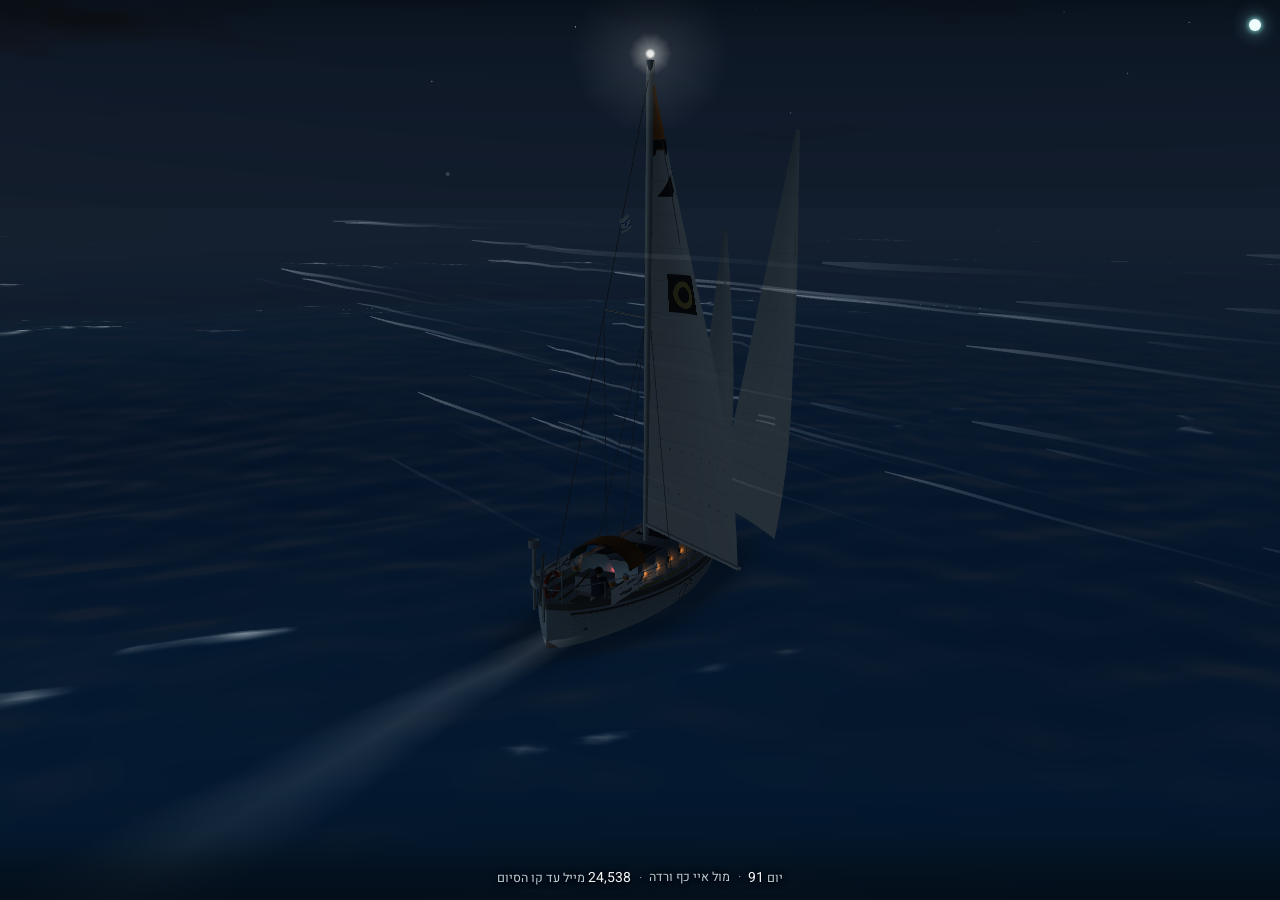
==== index.html @ a7b59b56 "תיקון תצוגה: בשורה הדקה בתחתית וב"שאלות" המספרים הופיעו עם רווח מדומה — "24, 538" ו-"16: 00" — כי בג" ====
<!doctype html>
<html lang="he" dir="rtl">
<head>
<meta charset="utf-8">
<base href="/">
<meta name="viewport" content="width=device-width, initial-scale=1, viewport-fit=cover">
<title>יומן אקסודוס — דניאל פינסקי בגולדן גלוב</title>
<meta name="description" content="איפה אקסודוס עכשיו: הסירה, הרוח, הגלים והזרם לפי נקודת הציון האחרונה, והמסע כולו על הגלובוס. דניאל פינסקי, הישראלי הראשון בגולדן גלוב.">
<meta name="theme-color" content="#06121b">
<meta name="color-scheme" content="dark">
<meta property="og:title" content="יומן אקסודוס — דניאל פינסקי בגולדן גלוב">
<meta property="og:description" content="איפה אקסודוס עכשיו, מה עושה לה הים, והמסע כולו על הגלובוס">
<meta property="og:type" content="website">
<meta property="og:url" content="https://exodus-log.com/">
<!-- תמונת השיתוף. עד כה twitter:card הכריז על summary_large_image בלי שום תמונה, וקישור שנשלח
     בוואטסאפ, בטלגרם או בפייסבוק הופיע כשורת טקסט בלבד — באתר שכל הזהות שלו היא התמונה.
     הכתובת חייבת להיות מלאה: הסורקים לא פותרים כתובות יחסיות. -->
<meta property="og:image" content="https://exodus-log.com/assets/og.jpg">
<meta property="og:image:width" content="1200">
<meta property="og:image:height" content="630">
<meta property="og:image:alt" content="אקסודוס בשקיעה מול חוף סהרה המערבית, 21.9.2026 — מתוך ההדמיה">
<meta property="og:site_name" content="יומן אקסודוס">
<meta property="og:locale" content="he_IL">
<meta name="twitter:card" content="summary_large_image">
<meta name="twitter:image" content="https://exodus-log.com/assets/og.jpg">
<link rel="canonical" href="https://exodus-log.com/">
<!-- אפליקציה בלי חנות: הוספה למסך הבית פותחת את היומן על כל המסך -->
<link rel="manifest" href="manifest.webmanifest">
<meta name="mobile-web-app-capable" content="yes">
<meta name="apple-mobile-web-app-capable" content="yes">
<meta name="apple-mobile-web-app-status-bar-style" content="black-translucent">
<meta name="apple-mobile-web-app-title" content="אקסודוס">
<link rel="icon" type="image/png" sizes="32x32" href="assets/icons/icon-32.png">
<link rel="icon" type="image/png" sizes="192x192" href="assets/icons/icon-192.png">
<link rel="apple-touch-icon" href="assets/icons/apple-touch-icon.png">
<link rel="preload" href="assets/fonts/heebo-hebrew-wght-normal.woff2" as="font" type="font/woff2" crossorigin>
<link rel="preload" href="assets/fonts/b612-mono-latin-400-normal.woff2" as="font" type="font/woff2" crossorigin>

<!-- כל העיצוב של החלון יושב כאן, כדי שהפריים הראשון לא יחכה לשום קובץ. העיצוב של "המסע" נטען רק כשפותחים אותו -->
<style>
@font-face{font-family:'Heebo';font-weight:100 900;font-display:swap;src:url(assets/fonts/heebo-hebrew-wght-normal.woff2) format('woff2');unicode-range:U+0307-0308,U+0590-05FF,U+200C-2010,U+20AA,U+25CC,U+FB1D-FB4F}
@font-face{font-family:'Heebo';font-weight:100 900;font-display:swap;src:url(assets/fonts/heebo-latin-wght-normal.woff2) format('woff2');unicode-range:U+0000-00FF,U+0131,U+0152-0153,U+02BB-02BC,U+02C6,U+02DA,U+02DC,U+0304,U+0308,U+0329,U+2000-206F,U+20AC,U+2122,U+2191,U+2193,U+2212,U+2215,U+FEFF,U+FFFD}
@font-face{font-family:'B612 Mono';font-weight:400;font-display:swap;src:url(assets/fonts/b612-mono-latin-400-normal.woff2) format('woff2')}
@font-face{font-family:'B612 Mono';font-weight:700;font-display:swap;src:url(assets/fonts/b612-mono-latin-700-normal.woff2) format('woff2')}
:root{
  --ground:#06121b; --ink:#f2f6f8; --ink2:#bccad3; --ink3:#879caa; --hair:rgba(205,225,238,.26);
  --wind:#e7f1f8; --wave:#cfe6ff; --cur:#43d6cf; --north:#f0443e; --panel:rgba(7,17,26,.90);
  --ui:'Heebo','Segoe UI',system-ui,-apple-system,Arial,sans-serif;
  --inst:'B612 Mono','IBM Plex Mono',ui-monospace,SFMono-Regular,Menlo,Consolas,monospace;
  --sh:0 0 2px rgba(3,10,16,.9),0 0 7px rgba(3,10,16,.95),0 1px 2px rgba(3,10,16,.85);
  /* הילה: טבעת כהה צמודה לאות. לטקסט שיושב על גבי קו בהיר — הספרות על טבעת המכשירים,
     שמות על אריחי לוויין — צל רך לבדו לא מספיק: נמדד 1.5:1 גם בלילה. */
  --halo:-1px -1px 0 rgba(3,10,16,.92),1px -1px 0 rgba(3,10,16,.92),-1px 1px 0 rgba(3,10,16,.92),1px 1px 0 rgba(3,10,16,.92),0 -1px 0 rgba(3,10,16,.92),0 1px 0 rgba(3,10,16,.92),-1px 0 0 rgba(3,10,16,.92),1px 0 0 rgba(3,10,16,.92),0 0 7px rgba(3,10,16,.9);
  --ms:clamp(104px,11vw,150px);   /* קוטר מפת המיקומים */
  --ls:clamp(116px,11vw,150px);   /* קוטר כפתור השכבות: לא פחות מ-116, אחרת אין אזור מגע סביר לכל שליש */
  --tsh:26px;                     /* גובה רצועת הזמן שבתחתית */
  --tpast:#8fe3de; --tfut:#f1cf8a; /* עבר ותחזית ברצועה ובשורות. לא אדום-ירוק: גם מי שלא מבחין ביניהם רואה את ההבדל */
  --accent:#43d6cf;               /* front.css מצייר בו את טבעת הפוקוס (:focus-visible). בלעדיו, מחוץ למסע, הטבעת נעלמה */
  --top:70px;                     /* התחתית של שורת הנתונים והשעונים; hud.js מודד ומעדכן */
  /* מערכת השוליים. עד כאן היו בקוד שבעה ערכים שונים לאותו תפקיד — 4, 6, 8, 10, 12, 14 ו-16 —
     ולכן השעונים, שורת הנתונים, המפה הקטנה וטור הבקרות ישבו כל אחד במרחק אחר מקצה המסך,
     ובטלפון טור הבקרות ישב 4 פיקסל מהקצה בזמן שהשעונים ישבו 16. עכשיו שני ערכים, והכול נגזר מהם. */
  --edge:14px;                    /* מרחק מקצה המסך */
  --gut:10px;                     /* מרווח בין בלוק לבלוק */
  --bot:44px;                     /* הראש של שורת מספרי המרוץ; hud.js מודד ומעדכן */
  /* עומק ההצללה מאחורי שורות הנתונים. hud.js מזיז אותם לפי גובה השמש בנקודה של דניאל:
     בלילה הים כהה והטקסט קריא בלי כלום; ביום הים והקצף בהירים, ובמדידה יצא שכל שורות
     הנתונים — גם הערכים הלבנים, לא רק התוויות האפורות — יורדות מתחת לסף הניגודיות. */
  --vg1:.55; --vg2:.16; --vg3:.03; --vgb:.55;
  /* צבע התוויות נע עם השעה. #879caa בהירותו 0.33 — בדיוק הבהירות של ים ביום, ולכן ביום
     הוא נעלם בתוכו, והחשכת הרקע לבדה רק מקרבת את השניים. ביום הוא עולה, וההיררכיה
     נשמרת דרך גודל ומשקל ולא דרך בהירות בלבד. בלילה שום דבר לא משתנה. */
  --ink2d:#bccad3; --ink3d:#879caa;
  --e-t:calc(var(--edge) + env(safe-area-inset-top,0px));
  --e-r:calc(var(--edge) + env(safe-area-inset-right,0px));
  --e-b:calc(var(--tsh) + 8px + env(safe-area-inset-bottom,0px));   /* מעל רצועת הזמן */
  --e-l:calc(var(--edge) + env(safe-area-inset-left,0px));
  --row2:calc(var(--bot) + var(--gut) + env(safe-area-inset-bottom,0px));   /* השורה שמעל מספרי המרוץ */
}
@media (min-width:701px){ :root{ --edge:18px; --gut:12px } }
@media (min-width:1441px){ :root{ --edge:22px; --gut:14px } }
*{box-sizing:border-box}
html,body{height:100%}
html{background:var(--ground);-webkit-text-size-adjust:100%}
body{margin:0;background:var(--ground);color:var(--ink);font-family:var(--ui);overflow:hidden;overscroll-behavior:none}
[hidden]{display:none!important}
#stage{position:fixed;left:0;top:0;width:100%;height:100vh;height:100dvh;background:linear-gradient(#0b2233,#06121b 58%,#0a2a3a);overflow:hidden;
  -webkit-user-select:none;user-select:none;-webkit-tap-highlight-color:transparent;-webkit-touch-callout:none}
#sea{position:absolute;inset:0;width:100%;height:100%;display:block;touch-action:none;cursor:grab;opacity:0;transition:opacity 1.1s ease}
#sea.on{opacity:1} #sea.drag{cursor:grabbing}
.vig{position:absolute;inset:0;pointer-events:none;background:
  linear-gradient(to bottom,rgba(4,12,19,var(--vg1)) 0,
                            rgba(4,12,19,var(--vg2)) calc(var(--top) * .82),
                            rgba(4,12,19,var(--vg3)) calc(var(--top) + 24px),
                            rgba(4,12,19,0) calc(var(--top) + 70px)),
  linear-gradient(to top,rgba(4,12,19,var(--vgb)) 0,
                         rgba(4,12,19,calc(var(--vgb) * .72)) calc(var(--bot) * .8),
                         rgba(4,12,19,calc(var(--vgb) * .26)) calc(var(--bot) + 16px),
                         rgba(4,12,19,0) calc(var(--bot) + 76px))}
.fallback,.nojs{position:absolute;inset:auto 16px 50% 16px;margin:0 auto;max-width:520px;text-align:center;color:var(--ink2);font-size:.95rem;line-height:1.5;text-shadow:var(--sh)}
.fallback a{color:var(--ink)}
/* בלי נתונים: מסתירים את הממשק כולו במקום להציג שדה של מקפים */
.nodata .hud,.nodata .mini,.nodata .lay,.nodata #sndBtn,.nodata .tstrip,.nodata #labels{display:none!important}
.nojs a{color:var(--ink)}

.n{font-family:var(--inst);font-variant-numeric:tabular-nums;direction:ltr;unicode-bidi:isolate;display:inline-block;letter-spacing:-.01em}
/* 24.9: בתוך משפט (השורה הדקה, "שאלות") המספר בגופן הטקסט — בגופן המכשירים הפסיק והנקודתיים תופסים תא שלם ונראים כרווח: "24, 538", "16: 00" */
.vit .n,#faq .n{font-family:var(--ui);letter-spacing:0}
.hud{position:absolute;pointer-events:none;text-shadow:var(--shd,var(--sh));color:var(--ink);font-size:12.5px;line-height:1.35}
.hud i{font-style:normal;color:var(--ink3d);margin-inline-end:.45em}
.hud em{font-style:normal;color:var(--ink3d);margin-inline-start:.55em;font-size:.92em}
.hud b{font-weight:400}

/* שורת הנתונים — פס אחד צמוד לקצה העליון, בכל הרוחב, בכל הגדלים. במקום חמש שורות נפרדות ושעונים
   בטור משלהם: זרם אחד של פריטים עם רווח קבוע ביניהם, שעוטף לפי הרוחב. מתקפל לנקודה (#hudDot). */
.topr{top:0;left:0;right:0;max-width:none;box-sizing:border-box;
  padding:var(--e-t) calc(var(--e-r) + 32px) 16px var(--e-l);
  display:flex;flex-direction:row;flex-wrap:wrap;gap:3px 1.15em;align-items:baseline;
  background:linear-gradient(to bottom,rgba(4,12,19,.66),rgba(4,12,19,.44) 62%,rgba(4,12,19,0));
  pointer-events:auto;cursor:pointer;transition:opacity .28s ease,transform .28s ease,visibility 0s}
.topr .row{display:contents}
.topr .row>span{white-space:nowrap}
.topr .r1{font-size:13px}
.topr .brand{font-weight:500;letter-spacing:.01em}
.topr .dim{color:var(--ink2)}
.topr .stale{color:#ffb3a8}
#vAgeW.stale i,#vAgeW.stale b,#vUpdW.stale i,#vUpdW.stale b{color:#ffb3a8}
/* 23.9 (l19): במסך הראשון ארבעה מספרים; כשהמכשירים פתוחים — השורה המלאה של קודם */
body:not(.more) .vit .v-full,body.more .vit .v-lean,body:not(.more) #vAgeW{display:none}
/* בלי מפריד לפני הפריט הגלוי הראשון: ה-::before נשען על "span+span", והפריט שלפניו מוסתר */
body.more .vit>#vDayW+span::before{display:none}
/* "עוד" ו"תפריט" בסוף שורת המספרים. בלי מפריד — הם לא עוד מספר */
.vit>.vctl{display:inline-flex;align-items:center;gap:0;margin-inline-start:1.1em;pointer-events:auto;vertical-align:middle}
.vit>.vctl::before{display:none!important}
/* אזור המגע 44×44 (הכלל לאצבע); מה שנראה הוא רק הגלולה או העיגול שבפנים, והשורה לא מתעבה (שוליים שליליים) */
#moreBtn,#menuBtn2{position:relative;height:44px;min-width:44px;margin:-8px 0;border:0;background:none;color:var(--ink);cursor:pointer;
  -webkit-tap-highlight-color:transparent;display:inline-grid;place-items:center}
#moreBtn{padding:0 13px;font:500 12.5px/1 var(--ui);text-shadow:none}
#menuBtn2{width:44px;padding:0}
#moreBtn::before,#menuBtn2::before{content:"";position:absolute;z-index:-1;border:1px solid rgba(225,236,243,.5);background:rgba(4,12,19,.38)}
#moreBtn::before{inset:8px 0;border-radius:14px}
#menuBtn2::before{inset:8px;border-radius:50%}
#moreBtn,#menuBtn2{isolation:isolate}
#menuBtn2 svg{width:14px;height:14px;fill:none;stroke:currentColor;stroke-width:1.6;stroke-linecap:round}
#moreBtn:hover::before,#menuBtn2:hover::before,#menuBtn2[aria-expanded=true]::before{background:rgba(255,255,255,.14)}
#moreBtn:focus-visible,#menuBtn2:focus-visible{outline:none}
#moreBtn:focus-visible::before,#menuBtn2:focus-visible::before{outline:2px solid #fff;outline-offset:2px}
body.more #menuBtn2{display:none}
/* המסך הראשון (בלי "עוד"): ההדמיה, הכותרת וארבעה מספרים. כל השאר מחכה מאחורי הכפתור */
body:not(.more) #hudBand,body:not(.more) #hudDot,body:not(.more) .mini,body:not(.more) .vw,body:not(.more) .tstrip,
body:not(.more) .lay,body:not(.more) #sndBtn{display:none!important}
/* בלי רצועת הזמן השורה יורדת לתחתית */
body:not(.more){--e-b:calc(12px + env(safe-area-inset-bottom,0px))}
/* בלי רצועת הזמן אין פס כהה מתחת לשורה, והתוויות האפורות נחו על קצף (נמדד 3.1–3.4:1). הצללה נוספת, רק במסך הראשון */
body:not(.more) .vig::after{content:"";position:absolute;left:0;right:0;bottom:0;height:calc(var(--bot) + 34px);
  background:linear-gradient(to top,rgba(4,12,19,.42) 0,rgba(4,12,19,.30) calc(var(--bot) - 6px),rgba(4,12,19,0) 100%)}
body:not(.more) #menu{bottom:calc(var(--bot) + 10px + env(safe-area-inset-bottom,0px))}
@media (min-width:701px) and (min-height:521px){ body:not(.more) #menu{right:50%;transform:translateX(50%)} }
#hFcast{color:var(--ink3d)}
.topr .brk{display:none}
.topr .clocks em{color:var(--ink3d);display:inline!important}
/* שלושת השעונים עוטפים יחד: בטלפון "ישראל" נשאר לבד בשורה חמישית */
.topr .row.clocks{display:flex;gap:inherit;flex-wrap:nowrap}
.topr .clocks .lead b{color:var(--ink)}
body.hfold .topr{opacity:0;transform:translateY(-10px);visibility:hidden;pointer-events:none;transition:opacity .28s ease,transform .28s ease,visibility 0s .28s}
/* הנקודה: בפינה שבה הפס מתחיל. בצבע ההווה, ובגרירת זמן בצבע העבר או התחזית — גם כשהפס סגור */
#hudDot{position:absolute;z-index:6;top:calc(var(--e-t) - 15px);right:calc(var(--e-r) - 15px);width:44px;height:44px;
  border:0;padding:0;margin:0;background:none;cursor:pointer;-webkit-tap-highlight-color:transparent}
#hudDot::before{content:"";position:absolute;left:50%;top:50%;width:9px;height:9px;margin:-4.5px 0 0 -4.5px;border-radius:50%;
  background:#e9fbf9;box-shadow:0 0 5px 1px rgba(143,227,222,.9),0 0 14px 4px rgba(143,227,222,.38);transition:background .35s,opacity .3s}
/* הכותרת (23.9, l19): בראש המסך, מימין, באותם שוליים של הפס. כשהפס נפתח מהנקודה הוא מכסה אותה */
.lead{position:absolute;z-index:5;top:0;left:0;right:0;margin:0;pointer-events:none;
  padding:var(--e-t) calc(var(--e-r) + 32px) 18px var(--e-l);text-shadow:var(--shd,var(--sh));
  background:linear-gradient(to bottom,rgba(4,12,19,.58),rgba(4,12,19,.34) 64%,rgba(4,12,19,0));
  transition:opacity .28s ease,visibility 0s}
.lead-t{margin:0;font:500 19px/1.3 var(--ui);color:var(--ink);letter-spacing:.005em;max-width:46em;text-wrap:balance}
.lead-t span{font-weight:400;color:var(--ink2d)}
.lead-s{margin:5px 0 0;font:400 14px/1.45 var(--ui);color:var(--ink2d);max-width:46em;pointer-events:auto;cursor:pointer}
.lead-t b{font-weight:inherit}
.lead-s:focus-visible{outline:2px solid #fff;outline-offset:3px;border-radius:2px}
body.more:not(.hfold) .lead,body.g-open .lead{opacity:0;visibility:hidden;transition:opacity .2s ease,visibility 0s .2s}
@media (max-width:700px){
  .lead-t{font-size:16px} .lead-s{font-size:13px;margin-top:4px}
  /* בטלפון לאורך המשפט עד שלוש שורות, לרוחב שורה אחת (אחרת הוא יושב על המפרשים); נגיעה פותחת את כולו */
  .lead-s:not(.open){display:-webkit-box;-webkit-line-clamp:3;-webkit-box-orient:vertical;overflow:hidden}
}
@media (max-height:520px){
  .lead{padding-bottom:12px} .lead-t{font-size:15px} .lead-s{font-size:12.5px;margin-top:3px}
  .lead-s:not(.open){display:-webkit-box;-webkit-line-clamp:1;-webkit-box-orient:vertical;overflow:hidden}
}
body.hfold #hudDot::before{animation:hdGlow 3.4s ease-in-out infinite}
@keyframes hdGlow{50%{box-shadow:0 0 7px 2px rgba(143,227,222,1),0 0 22px 8px rgba(143,227,222,.5)}}
body:not(.hfold) #hudDot::before{opacity:.75}
body.t-past #hudDot::before{background:var(--tpast)}
body.t-fut #hudDot::before{background:var(--tfut);box-shadow:0 0 5px 1px rgba(241,207,138,.9),0 0 14px 4px rgba(241,207,138,.38)}
#hudDot:focus-visible{outline:2px solid #8fe3de;outline-offset:-6px;border-radius:50%}
@media (prefers-reduced-motion:reduce){ body.hfold #hudDot::before{animation:none} .topr{transition:none} }

/* ===== 23.9 (l23) הממשק הנקי: ההדמיה, משפט פתיחה שנשאב לעיגול, ושורה דקה בתחתית ===== */
/* מוסתר כברירת מחדל, מעבר למה שהמסך הראשון של l19 כבר הסתיר: המשואה, שנתות הטבעת, היעד, קנה המידה */
#labels .dat.gate,.gl-scale{display:none!important}
/* המפתח: עיגול זוהר קטן בפינה שבה המשפט מתחיל. לפני השאיבה הוא שקוף (אבל נגיש) */
#key{position:absolute;z-index:7;top:calc(var(--e-t) - 15px);right:calc(var(--e-r) - 15px);width:44px;height:44px;border:0;padding:0;margin:0;
  background:none;cursor:pointer;-webkit-tap-highlight-color:transparent}
#key i{position:absolute;left:50%;top:50%;width:12px;height:12px;margin:-6px 0 0 -6px;border-radius:50%;background:#eefcfb;
  box-shadow:0 0 5px 1px rgba(143,227,222,.85),0 0 16px 5px rgba(143,227,222,.32);opacity:0;transform:scale(.2);transition:opacity .35s,transform .35s,box-shadow .35s}
body.keyed #key i{opacity:1;transform:none}
body.keyed.key-born #key i{animation:keyBorn 2.3s ease-out both}
@keyframes keyBorn{0%{transform:scale(.2);opacity:.3}14%{transform:scale(1.5);opacity:1}24%{transform:scale(1)}
  38%{opacity:.25}50%{opacity:1;box-shadow:0 0 8px 3px rgba(143,227,222,1),0 0 26px 10px rgba(143,227,222,.55)}
  64%{opacity:.25}76%{opacity:1;box-shadow:0 0 8px 3px rgba(143,227,222,1),0 0 26px 10px rgba(143,227,222,.55)}100%{opacity:1}}
#key:hover i,#key[aria-expanded=true] i{box-shadow:0 0 7px 2px rgba(143,227,222,1),0 0 22px 8px rgba(143,227,222,.5)}
#key:focus-visible{outline:none} #key:focus-visible i{outline:2px solid #fff;outline-offset:5px}
body.g-open #key{display:none}
/* משפט הפתיחה נשאב: מתכווץ אל נקודת העיגול (transform-origin נקבע ב-JS) ונמוג, בערך שנייה */
.lead.suck{transition:transform 1s cubic-bezier(.55,0,.85,.35),opacity .9s ease-in .1s,filter 1s ease-in;transform:scale(.015);opacity:0;filter:blur(2px);pointer-events:none;background:none}
.lead.gone{opacity:0}
/* השורה הדקה בתחתית: יום · איפה · כמה נשאר */
.vit{bottom:calc(12px + env(safe-area-inset-bottom,0px));font-size:12px;color:var(--ink2d);gap:2px 0}
.vit b{font-size:12.5px;color:var(--ink);font-weight:400}
.hud.vit>span+span::before{content:"·";display:inline;width:auto;height:auto;background:none;margin:0 .6em;color:var(--ink3d);vertical-align:0}
.vit>#vAgeW.stale{color:#ffb3a8}
@media (max-width:700px){ .hud.vit>span+span::before{display:inline!important} .vit{font-size:11.5px;gap:2px 0} .vit b{font-size:12px} }
@media (prefers-reduced-motion:reduce){ .lead.suck{transition:none} body.keyed.key-born #key i{animation:none} }

/* ===== l23 מנה 2: התפריט העליון והשכבות ===== */
#lyr{position:absolute;z-index:7;top:calc(var(--e-t) - 15px);right:calc(var(--e-r) + 26px);left:calc(var(--e-l) - 6px);height:44px;
  display:flex;align-items:center;gap:0;overflow-x:auto;overflow-y:hidden;scrollbar-width:none;-webkit-overflow-scrolling:touch;
  mask-image:linear-gradient(to left,#000 calc(100% - 14px),transparent);-webkit-mask-image:linear-gradient(to left,#000 calc(100% - 14px),transparent)}
#lyr::-webkit-scrollbar{display:none}
#lyr button{flex:none;position:relative;height:44px;min-width:44px;margin:0;padding:0 8px;border:0;background:none;color:var(--ink2d);cursor:pointer;white-space:nowrap;
  font:400 13px/1 var(--ui);text-shadow:var(--shd,var(--sh));-webkit-tap-highlight-color:transparent}
#lyr button::after{content:"";position:absolute;left:50%;bottom:8px;width:4px;height:4px;margin-left:-2px;border-radius:50%;background:#eefcfb;
  box-shadow:0 0 4px 1px rgba(143,227,222,.8);opacity:0;transform:scale(.3);transition:opacity .25s,transform .25s}
#lyr button[aria-pressed=true],#lyr button[aria-expanded=true]{color:var(--ink)}
#lyr button[aria-pressed=true]::after,#lyr button[aria-expanded=true]::after{opacity:1;transform:none}
#lyr button:hover{color:var(--ink)}
#lyr button:focus-visible{outline:2px solid #fff;outline-offset:-6px;border-radius:6px}
#lyr button#bFaq{margin-inline-start:auto}
body.g-open #lyr,body.g-open #lyCap,body.j-open #lyr{display:none}
/* מעט מלל ליד הסימנים: מתחת לתפריט, מימין. רק של השכבות הדולקות */
#lyCap{position:absolute;z-index:6;top:calc(var(--e-t) + 34px);right:var(--e-r);left:var(--e-l);pointer-events:none;text-shadow:var(--shd,var(--sh))}
#lyCap .cap{display:none;margin:0 0 6px;max-width:34em;font:400 12.5px/1.45 var(--ui);color:var(--ink2d)}
#lyCap .cap b{color:var(--ink);font-weight:400}
#lyCap .cap .n{font-size:1.02em}
body.ly-now #lyCap .cap-now,body.ly-race #lyCap .cap-race,body.ly-story #lyCap .cap-story{display:block}
body:not(.lyr-open) #lyCap{top:calc(var(--e-t) + 20px);right:calc(var(--e-r) + 30px)}
#lyCap .cap-story p{margin:0}
#capStoryT{font-size:13px;color:var(--ink)}
.cap-links{margin-top:6px!important;pointer-events:auto}
.cap-links button,.cap-links a{display:inline-block;margin:0 0 0 14px;padding:10px 0;border:0;background:none;color:var(--ink);font:500 12.5px var(--ui);
  text-decoration:underline;text-decoration-color:rgba(225,236,243,.45);text-underline-offset:3px;cursor:pointer}
body.t-past #capNow .tv{color:var(--tpast)} body.t-fut #capNow .tv{color:var(--tfut)}
/* הסימנים שעל ההדמיה: שייכים לשכבות. .deg ו-.dat — "איפה הוא עכשיו"; המשואה — "האזור"; הסירות באופק — "המירוץ" */
body:not(.ly-now) #labels .deg,body:not(.ly-now) #labels .dat.wind,body:not(.ly-now) #labels .dat.wave,body:not(.ly-now) #labels .dat.cur{display:none!important}
body:not(.ly-area) #labels .beacon{display:none!important}
body:not(.ly-race) #labels .fb{display:none!important}
.lb.fb{color:var(--ink2d);font-size:11.5px;text-align:center;padding-bottom:22px}
.lb.fb::after{content:"";position:absolute;left:50%;bottom:0;width:1px;height:16px;background:linear-gradient(rgba(255,255,255,.7),rgba(255,255,255,0))}
.lb.fb.edge{padding:0}
.lb.fb.edge::after{display:none}
.lb.fb.el::after{display:inline;position:static;content:"‹";width:auto;height:auto;background:none;margin-inline-start:.3em;font-size:1.3em;line-height:0}
.lb.fb.er::before{content:"›";margin-inline-end:.3em;font-size:1.3em;line-height:0}
.lb.fb .n{color:var(--ink)}
/* "היומן" (מנה 4): רצועת הזמן ירדה לגמרי (הקוד שלה נשאר — הוא מזיז את השעון). במקומה שורת זמנים במילים מעל השורה הדקה */
.tstrip{display:none!important}
.logbar{position:absolute;z-index:6;left:0;right:0;bottom:calc(var(--bot) + 2px);display:none;justify-content:flex-start;gap:0;
  overflow-x:auto;scrollbar-width:none;padding:0 var(--e-r) 0 var(--e-l)}
.logbar::-webkit-scrollbar{display:none}
body.ly-log .logbar{display:flex}
/* מרכוז בלי לחתוך: כשהשורה רחבה מהמסך (טלפון) היא נגללת, והקצוות נשארים נגישים */
.logbar>button:first-child{margin-inline-start:auto} .logbar>button:last-child{margin-inline-end:auto}
body.g-open .logbar,body.j-open .logbar{display:none!important}
.logbar button{flex:none;position:relative;height:44px;padding:0 9px;border:0;background:none;color:var(--ink2d);font:400 12.5px/1 var(--ui);cursor:pointer;white-space:nowrap;text-shadow:var(--shd,var(--sh));-webkit-tap-highlight-color:transparent}
.logbar button::after{content:"";position:absolute;left:50%;bottom:9px;width:4px;height:4px;margin-left:-2px;border-radius:50%;background:currentColor;opacity:0}
.logbar button[aria-pressed=true]{color:var(--ink)} .logbar button[aria-pressed=true]::after{opacity:1}
.logbar button.p[aria-pressed=true]{color:var(--tpast)} .logbar button.f[aria-pressed=true]{color:var(--tfut)}
.logbar button:disabled{display:none}
.logbar button:focus-visible{outline:2px solid #fff;outline-offset:-8px;border-radius:6px}
body.ly-log #lyCap .cap-log{display:block}
/* "האזור" (מנה 5): מעט על המקום — מה ידוע עליו, ממקור שמקושר בסוף כל פסקה */
body.ly-area #lyCap .cap-area{display:block}
#capArea p{margin:0 0 5px}
#capArea .t{color:var(--ink);font-weight:500}
#capArea .k{font-size:10.5px;color:var(--ink3d);border:1px solid rgba(225,236,243,.28);border-radius:3px;padding:0 4px;margin-inline-start:4px;white-space:nowrap}
#capArea a{color:var(--ink2d);font-size:11px;pointer-events:auto;text-decoration:underline;text-decoration-color:rgba(225,236,243,.35);text-underline-offset:2px}
@media (max-width:700px){ #capArea p{font-size:12px} }
@media (max-height:520px){ #capArea p:nth-child(n+3){display:none} }
body.t-past #capLog b{color:var(--tpast)} body.t-fut #capLog b{color:var(--tfut)}
@media (max-width:420px){ #lyr button{padding:0 6px;font-size:12.5px} }
/* 24.9: שש קטגוריות נכנסות ברוחב בלי גלילה מ-360 פיקסלים (נמדד). מתחת ל-380 הריווח מצטמצם; אזור המגע נשאר 44.
   ההדהייה בקצה השמאלי — רק כשבאמת יש מה לגלול (.ovf, נמדד ב-hud.js), כדי שהכפתור האחרון לא יידהה סתם */
@media (max-width:380px){ #lyr button{padding:0 3px;font-size:12px} }
/* מתחת ל-340 (אייפון SE הראשון, 320): "איפה הוא עכשיו" בשתי שורות — כך גם שם הכול נכנס, בלי לקצר שם ובלי יעד קטן מ-44 */
@media (max-width:340px){ #lyr button[data-l="now"]{width:52px;padding:0;font-size:11.5px;white-space:normal;line-height:1.15} #lyr button[data-l="now"]::after{bottom:2px} }
#lyr:not(.ovf){mask-image:none;-webkit-mask-image:none}
/* "שאלות" (l26): חלונית קריאה מתחת לתפריט, מימין — שם מתחילים לקרוא. עד מעל השורה הדקה, ונגללת בתוכה.
   שתי רמות קיפול: קבוצה, ובתוכה שאלה. כל שורה שנוגעים בה — לפחות 44 פיקסלים */
body.faq-open #lyCap{visibility:hidden}
body.g-open #faq,body.j-open #faq{display:none}
#faq{position:absolute;z-index:7;top:calc(var(--e-t) + 32px);right:var(--e-r);width:min(460px,calc(100% - 2 * var(--edge)));
  max-height:calc(100% - var(--e-t) - 44px - var(--row2));overflow-y:auto;overscroll-behavior:contain;-webkit-overflow-scrolling:touch;
  background:var(--panel);border:1px solid var(--hair);border-radius:8px;padding:0 16px 10px;color:var(--ink);font:400 13.5px/1.5 var(--ui);
  -webkit-backdrop-filter:blur(10px);backdrop-filter:blur(10px)}
#faq .faq-hd{position:sticky;top:0;z-index:1;display:flex;align-items:center;justify-content:space-between;margin:0 -16px;padding:6px 16px 0;background:rgba(7,17,26,.97)}
#faq h2{margin:6px 0 0;font:500 15px var(--ui);color:var(--ink)}
#faq .x{flex:none;width:44px;height:44px;margin:0 0 0 -12px;border:0;background:none;color:var(--ink2);font-size:22px;line-height:1;cursor:pointer}
#faq .faq-s{margin:0 0 8px;color:var(--ink3);font-size:11.5px;line-height:1.45}
#faq details.g{border-top:1px solid var(--hair)}
#faq summary{list-style:none;display:flex;align-items:center;gap:10px;min-height:44px;cursor:pointer;-webkit-tap-highlight-color:transparent}
#faq summary::-webkit-details-marker{display:none}
#faq summary::after{content:"";flex:none;width:6px;height:6px;margin-inline-start:auto;margin-top:-3px;border:solid var(--ink3);border-width:0 0 1.5px 1.5px;
  transform:rotate(-45deg);transition:transform .2s}
#faq details[open]>summary::after{transform:rotate(135deg);margin-top:3px}
#faq details.g>summary{font:500 14.5px var(--ui);color:var(--ink)}
#faq details.g>summary .c{font:400 11.5px var(--ui);color:var(--ink3)}
#faq details.q{border-top:1px solid rgba(205,225,238,.12);margin-inline-start:2px}
#faq details.g>div{padding:0 0 6px}
#faq details.q>summary{min-height:44px;padding:4px 0;font:400 13.5px/1.4 var(--ui);color:var(--ink2)}
#faq details.q[open]>summary{color:var(--ink)}
#faq details.q>p{margin:0 0 12px;color:var(--ink2);font-size:13px;line-height:1.62}
#faq b.n,#faq b{color:var(--ink);font-weight:500}
#faq a{color:var(--ink);text-decoration:underline;text-decoration-color:rgba(225,236,243,.4);text-underline-offset:2px}
#faq a.src{color:var(--ink3);font-size:11px}
#faq summary:focus-visible,#faq .x:focus-visible,#faq a:focus-visible{outline:2px solid #fff;outline-offset:2px;border-radius:4px}
@media (prefers-reduced-motion:reduce){ #faq summary::after{transition:none} }
#faq .faq-foot{border-top:1px solid var(--hair);padding-top:8px}
#faq .faq-set{display:flex;flex-wrap:wrap;align-items:center;gap:6px 7px}
#faq .faq-set>span{flex:0 0 100%;color:var(--ink3);font-size:11.5px}
#faq .faq-set button{min-height:44px;border:1px solid var(--hair);background:rgba(255,255,255,.05);color:var(--ink);font:500 12.5px var(--ui);padding:0 12px;border-radius:4px;cursor:pointer}
#faq .faq-set button:hover{background:rgba(255,255,255,.11)}
#faq .faq-set button[aria-pressed=true]{background:#e8f0f5;color:#08141d;border-color:#e8f0f5}
#faq .faq-set button:disabled{opacity:.4;cursor:default}
#faq .faq-set button:focus-visible{outline:2px solid #fff;outline-offset:2px}
#faq .faq-fine{margin:8px 0 0;color:var(--ink3);font-size:11.5px;line-height:1.45}
#faq .faq-fine:empty{display:none}

/* רצועת הזמן (מ-21.9 בערב, לפי הערות בתחנה): בחלק הכי תחתון של המסך, בכל רוחבו, בכל הגדלים.
   שבוע אחד, וההווה תמיד באמצע. בלי שעה, תאריך או "עכשיו" עליה: הזמן שנבחר נקרא בשורות הנתונים,
   שצובעות את עצמן — טורקיז לעבר, ענבר לתחזית, לבן להווה. השדה range שמעליה הוא המגע והנגישות. */
.tstrip{position:fixed;z-index:4;left:0;right:0;bottom:env(safe-area-inset-bottom,0px);height:var(--tsh);
  pointer-events:auto;border-top:1px solid var(--hair);background:rgba(4,12,19,.42);overflow:hidden;touch-action:pan-y}
.tstrip canvas{position:absolute;inset:0;width:100%;height:100%;display:block}
.tstrip input[type=range]{position:absolute;inset:0;width:100%;height:100%;margin:0;padding:0;opacity:0;cursor:ew-resize;-webkit-appearance:none;appearance:none;background:none;direction:ltr}
.tstrip input[type=range]:focus-visible{opacity:1;outline:2px solid #8fe3de;outline-offset:-2px}
.tstrip input[type=range]::-webkit-slider-thumb{-webkit-appearance:none;width:26px;height:var(--tsh);background:transparent}
.tstrip input[type=range]::-moz-range-thumb{width:26px;height:var(--tsh);border:0;background:transparent}
/* עבר ותחזית: רק הערכים שבאמת נגזרים מהשעון המוצג. מספרי המרוץ הם של נקודת הציון ונשארים לבנים.
   המיקום והמרחק ליעד נצבעים רק כשהם באים מהארכיון (.pa); בתחזית הם של נקודת הציון ונשארים לבנים */
#hPos.pa,.lb.pa .n{color:var(--tpast)}
#hDay,#hDate,.topr .r2 b,.topr .r3 b,.clocks b,.lb.dat .n{transition:color .35s}
body.t-past #hDay,body.t-past #hDate,body.t-past .topr .r2 b,body.t-past .topr .r3 b,body.t-past .clocks b,body.t-past .lb.dat .n{color:var(--tpast)}
body.t-fut #hDay,body.t-fut #hDate,body.t-fut .topr .r2 b,body.t-fut .topr .r3 b,body.t-fut .clocks b,body.t-fut .lb.dat .n{color:var(--tfut)}

/* מספרי המרוץ: שורה אחת בתחתית */
.vit{left:0;right:0;bottom:var(--e-b);display:flex;flex-wrap:wrap;justify-content:center;gap:2px 0;
  padding:0 var(--e-r) 0 var(--e-l);font-size:12.5px}
.vit>span{white-space:nowrap}
.vit>span+span::before{content:"";display:inline-block;width:1px;height:.85em;background:var(--hair);margin:0 .9em;vertical-align:-.08em}
.vit b{font-size:14px}

/* תוויות שיושבות על הסצנה */
#labels{position:absolute;inset:0;pointer-events:none;overflow:hidden}
.lb{position:absolute;left:0;top:0;white-space:nowrap;text-shadow:var(--shd,var(--sh));font-size:12px;will-change:transform;transition:opacity .25s}
.lb.deg{font-family:var(--inst);font-size:10.5px;color:#dfe9ef;direction:ltr;letter-spacing:.02em}
.lb.cardinal{font-size:13px;font-weight:700}
.lb.north{color:var(--north);font-weight:700;font-size:15px}
.lb.wind{color:var(--wind)} .lb.wave{color:var(--wave)} .lb.cur{color:var(--cur)}
.lb.gate{color:var(--ink)}
.lb.beacon{color:var(--ink);padding-bottom:46px;text-align:center}
.lb.beacon::after{content:"";position:absolute;left:50%;bottom:0;width:1px;height:40px;background:linear-gradient(rgba(255,255,255,.95),rgba(255,255,255,0))}
.lb.beacon.below{padding-bottom:0;padding-top:30px}
.lb.beacon.below::after{bottom:auto;top:0;height:24px;background:linear-gradient(rgba(255,255,255,0),rgba(255,255,255,.95))}
/* משואה על שפת המסך: היעד מחוץ לשדה הראייה. חץ דק לכיוון, בלי הקו האנכי */
.lb.beacon.edge{padding:0;text-align:start}
.lb.beacon.edge::after{display:none}
/* הטקסט מימין לשמאל: החץ השמאלי הוא סוף השורה (::after), הימני הוא תחילתה (::before) */
.lb.beacon.el::after{display:inline;position:static;content:"‹";width:auto;height:auto;background:none;margin-inline-start:.35em;font-size:1.35em;line-height:0;vertical-align:-.1em}
.lb.beacon.er::before{content:"›";margin-inline-end:.35em;font-size:1.35em;line-height:0;vertical-align:-.1em}
.lb .n{font-size:.95em}

/* מפת מיקומים קטנה: מובילה אל "המסע" */
.mini{position:absolute;left:var(--e-l);bottom:var(--row2);
  width:var(--ms);padding:0;border:0;background:none;color:var(--ink2);cursor:pointer;font:inherit;display:grid;gap:4px;justify-items:center}
.mini canvas{width:100%;aspect-ratio:1;display:block;border-radius:50%;opacity:.86;transition:opacity .2s, transform .2s}
.mini:hover canvas,.mini:focus-visible canvas{opacity:1;transform:scale(1.03)}
.mini{color:var(--ink2d)} .mini span{font-size:11px;text-shadow:var(--shd,var(--sh))}
.mini:focus-visible{outline:2px solid #fff;outline-offset:4px;border-radius:12px}

/* שלושת המבטים: קו שיער אנכי, שלוש נקודות ושמות קטנים. רחוק מהסירה, בלי רקע ובלי מסגרת.
   אזור המגע של כל עצירה 44 פיקסל גובה; מה שנראה הוא נקודה של 5 פיקסלים ומילה אחת. */
.vw{position:absolute;left:var(--e-l);top:50%;transform:translateY(-50%);display:flex;flex-direction:column;direction:ltr;
  -webkit-user-select:none;user-select:none;filter:drop-shadow(0 0 3px rgba(3,10,16,.55))}
.vw::before{content:"";position:absolute;left:4px;top:22px;bottom:22px;width:1px;background:rgba(225,236,243,.26);pointer-events:none}
.vw button{position:relative;display:flex;align-items:center;gap:11px;height:44px;margin:0;padding:0 12px 0 0;border:0;background:none;
  color:var(--ink2d,var(--ink2));font:300 12px var(--ui);letter-spacing:.05em;cursor:pointer;text-shadow:var(--shd,var(--sh));
  opacity:.52;transition:opacity .35s;-webkit-tap-highlight-color:transparent}
.vw button::before{content:"";flex:none;width:5px;height:5px;margin-left:2px;box-sizing:border-box;border:1px solid currentColor;border-radius:50%;transition:background-color .35s}
.vw button span{direction:rtl;white-space:nowrap}
.vw button:hover{opacity:.85} .vw button[aria-pressed=true]{opacity:1;color:var(--ink)} .vw button[aria-pressed=true]::before{background:currentColor}
.vw button:focus-visible{outline:1px solid rgba(255,255,255,.8);outline-offset:2px;border-radius:3px}
.vw-knob{position:absolute;left:4.5px;top:0;width:9px;height:9px;box-sizing:border-box;border:1px solid rgba(255,255,255,.85);border-radius:50%;pointer-events:none;will-change:transform}
body.j-open .vw{display:none}
/* טלפון לרוחב: אין גובה לאמצע המסך — הסרגל נשען מעל מפת המיקומים, בצפיפות, וסרגל קנה המידה מעליו */
@media (max-height:520px){
  .vw{top:auto;transform:none;bottom:calc(var(--row2) + var(--ms) + 14px)}
  .vw button{height:34px} .vw::before{top:17px;bottom:17px}
  #globeLayer .gl-scale{top:auto;bottom:calc(var(--row2) + var(--ms) + 14px + 112px)}
}

/* כפתור השכבות: עיגול אחד, שלושה שלישים (רוח, גל, זרם), והתפריט בטבור. קווי מתאר דקים, בלי רקע */
/* אזור המגע 44x44 (מתחת לזה אצבע מחטיאה), והטבעת הנראית נשארת 34 — דרך ::before */
#sndBtn{position:absolute;right:var(--e-r);bottom:calc(var(--row2) + var(--ls) + var(--gut));
  width:44px;height:44px;margin:0;padding:0;border:0;border-radius:50%;background:none;color:var(--ink);
  cursor:pointer;-webkit-tap-highlight-color:transparent;display:flex;align-items:center;justify-content:center;filter:drop-shadow(0 0 3px rgba(3,10,16,.8));transition:opacity .2s}
#sndBtn::before{content:"";position:absolute;inset:5px;border:1px solid rgba(225,236,243,.38);border-radius:50%;background:rgba(7,17,26,.30);transition:border-color .2s}
#sndBtn svg{position:relative;width:19px;height:19px;fill:none;stroke:currentColor;stroke-width:1.7;stroke-linecap:round;stroke-linejoin:round}
#sndBtn .mute{display:none} #sndBtn.off .wv{display:none} #sndBtn.off .mute{display:block} #sndBtn.off{opacity:.62} #sndBtn.off::before{border-color:rgba(225,236,243,.22)}
body.g-open #sndBtn,body.j-open #sndBtn{display:none}
.lay{position:absolute;right:var(--e-r);bottom:var(--row2);width:var(--ls);height:var(--ls);
  color:var(--ink);text-shadow:var(--shd,var(--sh));-webkit-user-select:none;user-select:none}
.lay{isolation:isolate}
/* 22.9: ביום הים מאחורי החוגה מגיע לבהירות של שמיים, והמספרים הלבנים ירדו ל-1.2:1 בנקודה הגרועה (audit_contrast).
   מאחוריה עכשיו צל עגול רך שעומקו נגזר מגובה השמש (--vg3, אותו מדרג של ההצללה העליונה). בלילה הוא כמעט אפס. */
.lay::before{content:'';position:absolute;inset:-16%;z-index:-1;border-radius:50%;pointer-events:none;
  background:radial-gradient(closest-side,rgba(4,12,19,calc(var(--vg3) * 2.3)) 58%,rgba(4,12,19,calc(var(--vg3) * 1.1)) 82%,transparent 100%)}
.lay-ring{position:absolute;inset:0;width:100%;height:100%;overflow:visible;pointer-events:none;filter:drop-shadow(0 0 3px rgba(3,10,16,.8))}
.lay-ring *{fill:none;stroke:rgba(225,236,243,.55);stroke-width:1;vector-effect:non-scaling-stroke}
.ly{position:absolute;inset:0;margin:0;padding:0;border:0;background:transparent;color:inherit;font:inherit;cursor:pointer;-webkit-tap-highlight-color:transparent;
  -webkit-mask-image:radial-gradient(circle closest-side at 50% 50%,transparent 0 30%,#000 31% 99%,transparent 100%);
          mask-image:radial-gradient(circle closest-side at 50% 50%,transparent 0 30%,#000 31% 99%,transparent 100%);transition:background .2s}
.ly-wind{clip-path:polygon(50% 50%,5.4% 24.2%,13.6% 13.6%,24.3% 5.4%,36.7% 0.3%,50.0% -1.5%,63.3% 0.3%,75.8% 5.4%,86.4% 13.6%,94.6% 24.2%);--ix:50%;--iy:16.5%;--nx:50%;--ny:28.5%;--dx:50%;--dy:5%}
.ly-wave{clip-path:polygon(50% 50%,94.6% 24.2%,99.7% 36.7%,101.5% 50.0%,99.7% 63.3%,94.6% 75.7%,86.4% 86.4%,75.8% 94.6%,63.3% 99.7%,50.0% 101.5%);--ix:76%;--iy:57%;--nx:73.5%;--ny:72.5%;--dx:93.6%;--dy:56%}
.ly-cur{clip-path:polygon(50% 50%,50.0% 101.5%,36.7% 99.7%,24.2% 94.6%,13.6% 86.4%,5.4% 75.8%,0.3% 63.3%,-1.5% 50.0%,0.3% 36.7%,5.4% 24.2%);--ix:24%;--iy:57%;--nx:26.5%;--ny:72.5%;--dx:6.4%;--dy:56%}
.ly[aria-pressed=true]{background:rgba(255,255,255,.10)}
.ly:hover{background:rgba(255,255,255,.06)} .ly[aria-pressed=true]:hover{background:rgba(255,255,255,.15)}
.ly .ic,.ly .n,.ly .dot{position:absolute;transform:translate(-50%,-50%);transition:opacity .2s}
.ly .ic{left:var(--ix);top:var(--iy);width:17.5%;height:17.5%;fill:none;stroke:currentColor;stroke-width:2.4;stroke-linecap:round;stroke-linejoin:round;overflow:visible;filter:drop-shadow(0 0 2px rgba(3,10,16,.9))}
.ly .n{left:var(--nx);top:var(--ny);font-size:10px;font-weight:400;letter-spacing:0;text-shadow:var(--halo)}
.ly .dot{left:var(--dx);top:var(--dy);width:5px;height:5px;border-radius:50%;border:1px solid var(--ink);background:var(--ink);box-shadow:0 0 5px rgba(255,255,255,.55)}
.ly[aria-pressed=false] .ic,.ly[aria-pressed=false] .n{opacity:.4}
.ly[aria-pressed=false] .dot{background:transparent;box-shadow:none;opacity:.7}
.ly:focus-visible{outline:none;background:rgba(255,255,255,.22)}
.lnm{position:absolute;font-size:10.5px;color:var(--ink2);white-space:nowrap;pointer-events:none;transform:translateX(-50%);text-shadow:var(--halo)}
.lnm-wind{left:50%;bottom:calc(100% + 3px)} .lnm-wave{left:77%;top:calc(100% + 1px)} .lnm-cur{left:23%;top:calc(100% + 1px)}
/* התפריט: שלושה קווים בטבור העיגול */
#menuBtn{position:absolute;left:50%;top:50%;width:max(30%,44px);height:max(30%,44px);transform:translate(-50%,-50%);margin:0;padding:0;border:0;border-radius:50%;background:transparent;color:var(--ink);cursor:pointer;
  display:grid;place-items:center;-webkit-tap-highlight-color:transparent}
#menuBtn svg{width:15px;height:15px;fill:none;stroke:currentColor;stroke-width:1.6;stroke-linecap:round;filter:drop-shadow(0 0 2px rgba(3,10,16,.9))}
#menuBtn:hover,#menuBtn[aria-expanded=true]{background:rgba(255,255,255,.12)}
#menuBtn:focus-visible,#menu :focus-visible{outline:2px solid #fff;outline-offset:2px}
#menu{position:absolute;right:calc(14px + env(safe-area-inset-right,0px));bottom:calc(63px + var(--ls) + 24px + env(safe-area-inset-bottom,0px));width:min(330px,calc(100% - 28px));max-height:calc(100% - 170px);overflow:auto;
  background:var(--panel);border:1px solid var(--hair);border-radius:6px;padding:6px 16px 12px;font-size:13.5px;line-height:1.45;
  -webkit-backdrop-filter:blur(10px);backdrop-filter:blur(10px)}
#menu .x{position:absolute;top:4px;left:4px;z-index:2;border:0;background:none;color:var(--ink2);font-size:22px;cursor:pointer;line-height:1;padding:6px 10px}
#menu .grp:first-of-type{padding-inline-end:34px}
#menu .big{display:block;width:100%;padding:11px 0 10px;border:0;border-bottom:1px solid var(--hair);background:none;color:var(--ink);text-decoration:none;text-align:start;font:500 15px var(--ui);cursor:pointer}
#menu .big small{display:block;font-weight:400;font-size:12.5px;color:var(--ink2);margin-top:2px;line-height:1.4}
#menu .big:hover{color:#fff}
#menu .grp{display:flex;flex-wrap:wrap;align-items:center;gap:7px;padding:10px 0;border-bottom:1px solid var(--hair)}
#menu .grp>span{flex:0 0 100%;color:var(--ink3);font-size:11.5px}
#menu .grp button{border:1px solid var(--hair);background:rgba(255,255,255,.05);color:var(--ink);font:500 12.5px var(--ui);padding:7px 11px;border-radius:4px;cursor:pointer}
#menu .grp button:hover{background:rgba(255,255,255,.11)}
#menu .grp button[aria-pressed=true]{background:#e8f0f5;color:#08141d;border-color:#e8f0f5}
#menu .grp button:disabled{opacity:.4;cursor:default}
#menu .fine{margin:9px 0 0;color:var(--ink3);font-size:11.5px;line-height:1.45}

#toast{position:absolute;left:50%;bottom:calc(var(--row2) + 22px);transform:translateX(-50%);max-width:min(560px,calc(100% - 2 * var(--edge) - 12px));
  text-align:center;font-size:13px;color:var(--ink);text-shadow:var(--shd,var(--sh));pointer-events:none;transition:opacity .6s}
#toast.off{opacity:0}

/* הגלובוס: שכבה קבועה על כל המסך, אחות של ההדמיה. שורת הנתונים, השעונים ושורת המספרים נשארים מעליו */
#globeLayer{position:absolute;inset:0;z-index:0;background:#02060b;visibility:hidden;pointer-events:none}   /* מוסתר אבל בגודל מלא: כך MapLibre נבנה ברקע ומוכן כשמתרחקים */
body.g-open #globeLayer{visibility:visible;pointer-events:auto}
body.g-x #globeLayer{visibility:visible}      /* ההצלבה: הגלובוס כבר נראה, אבל המגע עדיין שייך להדמיה */
#globe{position:absolute;inset:0} #globe .maplibregl-canvas{outline:none}
/* addSpace מכניס שדה כוכבים לפני הקנבס ונותן ל-#globe z-index:1. בלי z-index על השכבה עצמה
   (שסוגר את ההקשר) ובלי z-index כאן, הקנבס של המפה היה עולה מעל כפתור החזרה, המקרא, רצועת
   הימים ושורות הנתונים שלמעלה — בטלפון הן נעלמו לגמרי כשהגלובוס נפתח. */
/* ההצללה העליונה נגזרת מ---top, גובה שורות הנתונים בפועל: בטלפון הן שלוש שורות, ובאחוז
   קבוע הרקע נגמר באמצען והקנבס של המפה — מסלול, קו חוף, אריחים — התערבב באותיות. */
.g-vig{position:absolute;inset:0;pointer-events:none;z-index:2;background:linear-gradient(to bottom,rgba(2,6,11,.80) 0,rgba(2,6,11,.70) calc(var(--top) * .82),rgba(2,6,11,.16) calc(var(--top) + 30px),rgba(2,6,11,0) calc(var(--top) + 74px)),linear-gradient(to top,rgba(2,6,11,.62) 0,rgba(2,6,11,.22) calc(var(--bot) + 12px),rgba(2,6,11,0) calc(var(--bot) + 70px))}
.g-ui{position:absolute;z-index:3;top:calc(var(--top) + var(--gut));left:0;right:0;display:flex;justify-content:center;align-items:center;gap:4px 18px;flex-wrap:wrap;pointer-events:none;text-shadow:var(--sh);padding:0 var(--edge)}
.g-ui button{pointer-events:auto;border:0;background:none;color:var(--ink2);font:400 12.5px var(--ui);padding:9px 9px 7px;cursor:pointer;border-bottom:1px solid transparent;text-shadow:var(--sh)}
.g-ui button:hover{color:#fff} .g-ui button[aria-pressed=true]{color:#fff;border-bottom-color:rgba(255,255,255,.85)}
.g-ui #gBack{border:1px solid var(--hair);border-radius:3px;color:var(--ink);padding:7px 12px;background:rgba(7,17,26,.35);min-height:44px}
.g-ui #gBack:hover{background:rgba(7,17,26,.7)}
.g-chips{display:flex;gap:2px}
.g-leg{display:flex;flex-wrap:wrap;gap:2px 14px;font-size:11px;color:#cbd8e1}
.g-leg span{display:inline-flex;align-items:center;gap:6px;white-space:nowrap}
.g-leg i{display:inline-block;width:16px;height:0;border-top:2px solid #fff}
.g-leg .l-todo{border-top:1.5px dashed rgba(255,255,255,.7)} .g-leg .l-fleet{width:7px;height:7px;border:0;border-radius:50%;background:rgba(240,246,249,.9)}
.g-leg .l-mark{width:8px;height:8px;border:1.5px solid #fff;border-radius:50%} .g-leg .l-fan{width:9px;height:9px;border:1px solid #f1cf8a;border-radius:50%;background:rgba(241,207,138,.25)} .g-leg .l-fc{color:#f1cf8a} .g-leg .l-night{width:13px;height:9px;border:1px solid var(--hair);background:rgba(1,4,12,.8)}
.g-scrub{position:absolute;z-index:3;left:calc(var(--ms) + var(--edge) + 2 * var(--gut) + env(safe-area-inset-left,0px));right:calc(var(--ls) + var(--edge) + 2 * var(--gut) + env(safe-area-inset-right,0px));bottom:calc(var(--row2) + var(--gut));
  display:flex;align-items:center;gap:12px;text-shadow:var(--sh)}
.g-scrub button{flex:none;width:34px;height:34px;border-radius:50%;border:1px solid rgba(225,236,243,.55);background:rgba(7,17,26,.35);color:var(--ink);display:grid;place-items:center;cursor:pointer;padding:0}
.g-scrub button:hover{background:rgba(7,17,26,.7)} .g-scrub button svg{width:16px;height:16px}
.g-scrub .sc-track{position:relative;flex:1;min-width:0;padding-bottom:13px}
.g-scrub input[type=range]{-webkit-appearance:none;appearance:none;width:100%;margin:0;height:22px;background:transparent;direction:ltr;cursor:pointer}
.g-scrub input[type=range]::-webkit-slider-runnable-track{height:1px;background:rgba(225,236,243,.6)}
.g-scrub input[type=range]::-moz-range-track{height:1px;background:rgba(225,236,243,.6)}
.g-scrub input[type=range]::-webkit-slider-thumb{-webkit-appearance:none;width:13px;height:13px;margin-top:-6px;border-radius:50%;background:#f2f6f8;border:0;box-shadow:0 0 4px rgba(3,10,16,.9)}
.g-scrub input[type=range]::-moz-range-thumb{width:13px;height:13px;border-radius:50%;background:#f2f6f8;border:0}
.g-scrub .sc-ticks{position:absolute;left:8px;right:8px;bottom:0;height:12px;direction:ltr;pointer-events:none}
.g-scrub .sc-ticks span{position:absolute;transform:translateX(-50%);font-size:9.5px;color:#cbd8e1;white-space:nowrap;direction:rtl}
.g-scrub output{flex:none;min-width:11em;text-align:end;font-size:12px;color:var(--ink);direction:rtl;padding-bottom:13px}
.g-scrub output .num{font-family:var(--inst);direction:ltr;unicode-bidi:isolate;display:inline-block}
#globeLayer .maplibregl-ctrl-top-left{top:calc(var(--top) + 2px);left:calc(var(--e-l) - 8px)}
/* MapLibre מכריז visibility:visible על שורת הקרדיטים שלו, והיא בורחת מה-visibility:hidden של
   השכבה: שורת קרדיטים של מפה צוירה על ההדמיה, במסך שאין בו מפה. כשהשכבה סגורה — אין פקדים.
   כשהיא פתוחה הקרדיטים חוזרים, כפי שמחייבים מקורות האריחים. */
#globeLayer[aria-hidden="true"] .maplibregl-ctrl-top-left,
#globeLayer[aria-hidden="true"] .maplibregl-ctrl-bottom-right{display:none!important}
#globeLayer .maplibregl-ctrl-attrib{background:rgba(7,17,26,.6);color:var(--ink2);font:11px var(--ui)} #globeLayer .maplibregl-ctrl-attrib a{color:var(--ink2)}
#globeLayer .maplibregl-popup-content{background:rgba(7,17,26,.94);color:#eef4f7;border:1px solid var(--hair);border-radius:4px;padding:7px 11px;font:12.5px/1.4 var(--ui);box-shadow:none}
#globeLayer .maplibregl-popup-tip{display:none} .gl-pop b{display:block;font-weight:500;font-size:13.5px}
.gl-fail{position:absolute;inset:40% 16px auto;text-align:center;color:var(--ink2);font-size:.95rem}
body.g-open #labels,body.g-open .ly,body.g-open .lnm,body.g-open .lay-ring{display:none}
body.g-open .mini canvas{opacity:.95}
body.g-open #menuBtn{border:1px solid rgba(225,236,243,.55);background:rgba(7,17,26,.35)}

/* "המסע והניתוח": נפתח מעל החלון, וגולל בתוך עצמו */
#journey{position:fixed;inset:0;z-index:20;overflow:auto;-webkit-overflow-scrolling:touch;overscroll-behavior:contain;background:#06121b;color:#eef4f7}
.j-bar{position:sticky;top:0;z-index:6;display:flex;align-items:center;justify-content:space-between;gap:12px;
  padding:calc(10px + env(safe-area-inset-top,0px)) calc(clamp(16px,4vw,44px) + env(safe-area-inset-right,0px)) 10px calc(clamp(16px,4vw,44px) + env(safe-area-inset-left,0px));
  background:rgba(6,18,27,.92);border-bottom:1px solid rgba(190,220,240,.14);-webkit-backdrop-filter:blur(10px);backdrop-filter:blur(10px)}
.j-bar b{font-weight:500;font-size:15px}
/* אזור מגע של 44 פיקסל לכפתורי החזרה: נמדדו 37 ב"המסע" ו-33 בגלובוס. הם לא קישורים בתוך
   משפט אלא כפתורים עומדים בפני עצמם, ולכן הפטור לקישורים מוטבעים לא חל עליהם. */
.j-bar button{border:1px solid var(--hair);border-radius:3px;background:none;color:var(--ink);font:500 13px var(--ui);padding:8px 14px;cursor:pointer;min-height:44px}
.j-bar button:hover{background:rgba(255,255,255,.08)}
#fleetTbl{margin-top:18px;overflow-x:auto} #fleetTbl table{width:100%;border-collapse:collapse;font-size:.95rem}
#fleetTbl th{font-weight:400;color:#7f95a3;font-size:.8rem;text-align:start;padding:6px 10px;border-bottom:1px solid rgba(190,220,240,.26)}
#fleetTbl td{padding:7px 10px;border-bottom:1px solid rgba(190,220,240,.12);white-space:nowrap} #fleetTbl td.nu,#fleetTbl th.nu{text-align:end;font-variant-numeric:tabular-nums;direction:ltr}
#fleetTbl tr.me td{color:#fff;font-weight:500;border-bottom-color:#43d6cf} #fleetTbl tr.out td{color:#879caa}

@media (max-width:700px), (max-height:520px){
  .topr em{display:none}
  .topr #hFcast{display:inline}   /* "תחזית" נשאר גם בטלפון: צבע לבדו לא מספיק כדי לומר שזה לא עכשיו */
  /* המרחק מהתחתית נמדד עכשיו משורת מספרי המרוץ (--bot), ולכן אין יותר קבועים לכל רוחב */
  #menu{right:0;left:0;bottom:0;width:auto;max-height:72%;border-radius:10px 10px 0 0;border-bottom:0;padding-bottom:calc(14px + env(safe-area-inset-bottom,0px))}
  #toast{bottom:calc(var(--row2) + var(--ms) + 46px);font-size:12px}
  .hud{font-size:11px} .topr .r1{font-size:11.5px} .vit{font-size:11px} .vit b{font-size:12.5px}
  .lb{font-size:11px}
}
@media (max-width:700px){
  .vit>span+span::before{display:none}
  .topr{gap:2px 1em}
  .vit{gap:2px 1.2em}
}
@media (max-height:520px){
  :root{--ms:84px;--ls:112px}
  /* ההודעה הצפה מעל הרצועה שירדה לתחתית, ובין המפה הקטנה לטבעת */
  #toast{left:calc(var(--ms) + var(--edge) + 2 * var(--gut) + env(safe-area-inset-left,0px));
         right:calc(var(--ls) + var(--edge) + 2 * var(--gut) + env(safe-area-inset-right,0px));
         transform:none;max-width:none;bottom:calc(var(--row2) + 22px + var(--gut))}
  .mini span{display:none}
  .ly .n{font-size:9.5px} .lnm{font-size:9.5px}
  #menu{left:auto;right:0;top:0;bottom:0;width:min(330px,56%);max-height:none;border-radius:0}
  .g-scrub{bottom:calc(var(--row2) - 8px)} .g-leg{display:none}
}
/* טלפון לאורך: שלושה כפתורים עגולים נפרדים בטור בשוליים הימניים, בגובה האגודל, והתפריט קטן מתחתם */
@media (max-width:700px) and (min-height:521px){
  .lay{width:48px;height:auto;right:var(--e-r);bottom:var(--row2);display:flex;flex-direction:column;align-items:center}
  .lay-ring{display:none}
  .lay::before{inset:-2px 0;border-radius:24px;background:rgba(4,12,19,calc(var(--vg3) * 2.1));filter:blur(9px)}
  .lnm{position:static;transform:none;font-size:10px;line-height:1;margin-top:7px}
  .ly{position:relative;inset:auto;width:48px;height:auto;min-height:48px;display:grid;justify-items:center;align-content:start;gap:1px;padding:3px 0 0;clip-path:none;-webkit-mask-image:none;mask-image:none;background:none!important}
  .ly .ic,.ly .n,.ly .dot{position:static;transform:none}
  .ly .ic{box-sizing:border-box;width:34px;height:34px;padding:7px;border:1px solid rgba(225,236,243,.55);border-radius:50%;filter:drop-shadow(0 0 2px rgba(3,10,16,.8))}
  .ly[aria-pressed=true] .ic{background:rgba(255,255,255,.10)}
  .ly .n{font-size:9.5px;line-height:1.1}
  .ly .dot{position:absolute;right:3px;top:3px;width:5px;height:5px}
  #menuBtn{position:relative;left:auto;top:auto;transform:none;width:44px;height:44px;margin-top:8px}
  #menuBtn::before{content:"";position:absolute;inset:7px;border:1px solid rgba(225,236,243,.55);border-radius:50%}
  #menuBtn svg{width:13px;height:13px}
  .g-scrub{left:var(--e-l);right:calc(var(--e-r) + 48px + var(--gut));bottom:calc(var(--row2) + var(--ms) + 30px);gap:8px}
  /* בטלפון התאריך עולה מעל הרצועה, אחרת הוא נדחס אל השנתות */
  .g-scrub{padding-top:15px}
  .g-scrub output{position:absolute;right:0;bottom:calc(100% - 15px);min-width:0;max-width:none;white-space:nowrap;padding:0;font-size:11px}
  .g-scrub .sc-ticks span{font-size:9px}
  .g-leg{display:none}
  /* כפתור הקול היה ממוקם לפי --ls, גובה קבוע. מרגע שהטור הימני נעשה טור זורם בגובה משתנה,
     הוא נחת בדיוק על מד הגל ושבר את העמודה. עכשיו הוא יושב מתחת לשורות הנתונים, מעל הטור. */
  #sndBtn{top:calc(var(--top) + var(--gut) + 22px);bottom:auto;right:var(--e-r)}
  /* הטור הימני תופס כ-56 פיקסל; הודעה שממורכזת על כל הרוחב נכנסה לתוכו */
  #toast{left:var(--e-l);right:calc(var(--e-r) + 48px + var(--gut));transform:none;max-width:none;text-align:start}
  body.g-open .lay{bottom:var(--row2)}
}
/* ===== l23 מנה 3 (23.9): זום אאוט — למעלה רק העיגול ו"חזרה אל הסירה" בקטן; למטה רק קו דק מקצה לקצה ===== */
body.g-open #key{display:block}
body.g-open .hud.vit{display:none}
#globeLayer .g-leg{display:none!important}
#globeLayer .g-ui{top:calc(var(--e-t) - 15px);left:auto;right:calc(var(--e-r) + 30px);padding:0;justify-content:flex-end}
#globeLayer .g-ui #gBack{min-height:44px;padding:0 8px;border:0;border-radius:0;background:none;color:var(--ink2d);font:400 13px/1 var(--ui);text-shadow:var(--shd,var(--sh))}
#globeLayer .g-ui #gBack:hover{color:var(--ink);background:none}
#globeLayer .g-ui #gBack::before{content:"›";margin-inline-end:.4em;font-size:1.25em;vertical-align:-.06em}
#globeLayer .g-scrub{left:0!important;right:0!important;bottom:env(safe-area-inset-bottom,0px)!important;top:auto!important;height:40px;padding:0!important;gap:0!important;display:block}
#globeLayer .g-scrub .sc-track{position:absolute;left:0;right:0;bottom:0;height:40px;padding:0}
#globeLayer .g-scrub input[type=range]{position:absolute;left:0;right:0;bottom:0;width:100%;height:30px}
#globeLayer .g-scrub input[type=range]::-webkit-slider-runnable-track{height:1px}
#globeLayer .g-scrub input[type=range]::-webkit-slider-thumb{width:9px;height:9px;margin-top:-4px}
#globeLayer .g-scrub input[type=range]::-moz-range-thumb{width:9px;height:9px}
#globeLayer .g-scrub .sc-ticks{display:none}
/* play: קטן, בלי עיגול, יושב על הקו בקצה שבו המסע מתחיל */
#globeLayer .g-scrub button#scPlay{position:absolute;z-index:2;left:calc(var(--e-l) - 12px);bottom:12px;width:44px;height:44px;border:0;border-radius:0;background:none;color:var(--ink)}
#globeLayer .g-scrub button#scPlay svg{width:13px;height:13px;filter:drop-shadow(0 0 2px rgba(3,10,16,.9))}
#globeLayer .g-scrub button#scPlay:hover{background:none;color:#fff}
#globeLayer .g-scrub button#scPlay:focus-visible{outline:2px solid #fff;outline-offset:-10px}
/* "עכשיו": שנתה קטנה על הקו. מעבר לה הקו חיוור */
#globeLayer .sc-now{position:absolute;bottom:10px;width:1px;height:9px;margin-left:-.5px;background:#f2f6f8;pointer-events:none;box-shadow:0 0 3px rgba(3,10,16,.9)}
/* מתחת לקו: רק תאריך קטן שזז עם נקודת הנגינה */
#globeLayer .g-scrub output{position:absolute;bottom:0;right:auto;min-width:0;padding:0;transform:translateX(-50%);font-size:10.5px;line-height:12px;color:var(--ink2d);white-space:nowrap;pointer-events:none;text-shadow:var(--sh)}
#globeLayer .g-scrub output.fut{color:#f1cf8a}
</style>
</head>
<body>

<!-- ============ החלון: אקסודוס בים, בתנאים של הרגע הזה ============ -->
<main id="stage">
  <canvas id="sea" aria-label="אקסודוס בים, בתנאים של הרגע הזה"></canvas>
  <div class="vig"></div>

  <!-- הגלובוס: שכבה קבועה על כל המסך. MapLibre נטען והגלובוס נבנה ברקע, מוסתר, כמה שניות אחרי הפריים הראשון -->
  <section id="globeLayer" aria-hidden="true" aria-label="הגלובוס: המסלול, הצי ונקודות החובה">
    <div id="globe"></div>
    <div class="g-vig"></div>
    <div class="g-ui">
      <button type="button" id="gBack">חזרה אל הסירה</button>
      <!-- תפריט המבטים (אקסודוס / הצי / כל העולם) הוסר ב-21.9: הזום לבדו מוביל מהסירה אל החלל -->
      <div class="g-leg"><span><i></i>הופלג</span><span><i class="l-todo"></i>נותר, סכמטי</span><span><i class="l-fleet"></i>הצי</span><span><i class="l-mark"></i>נקודת חובה</span><span><i class="l-night"></i>לילה</span><span class="l-fc" hidden><i class="l-fan"></i>הערכה, 72 שעות</span></div>
    </div>
    <div class="g-scrub" id="scrub">
      <button type="button" id="scPlay" aria-label="נגן את המסע מהזינוק"><svg viewBox="0 0 24 24" aria-hidden="true"><path id="scIcon" d="M8 5v14l11-7z" fill="currentColor"/></svg></button>
      <div class="sc-track">
        <input type="range" id="scRange" min="0" max="1000" value="1000" step="1" aria-label="פס זמן: מהזינוק ועד עכשיו">
        <div class="sc-ticks" id="scTicks"></div>
      </div>
      <output id="scOut" class="num">—</output>
    </div>
  </section>

  <!-- 23.9 (l19, "המסך הראשון בחיסור"): מי שפותח את הקישור מקבוצה צריך להבין בשלוש שניות מה זה ואיפה הוא.
       שורת כותרת אנושית אחת ומשפט הסיפור. פס הנתונים נשאר, מקופל לנקודה שבפינה -->
  <header class="lead" id="lead">
    <h1 class="lead-t"><b>דניאל פינסקי מקיף את העולם לבד, בלי עצירה.</b> <span>כאן רואים איפה הוא עכשיו ואת תנאי הטבע האמיתיים סביבו.</span></h1>
    <p class="lead-s" id="leadStory" hidden tabindex="0" role="button" aria-expanded="false"></p>
  </header>
  <!-- 23.9 (l23, "הממשק הנקי"): ההדמיה היא האתר. משפט הפתיחה נשאב אחרי ארבע שניות לתוך העיגול הזה,
       והעיגול הוא המפתח לכל השאר: נגיעה פותחת את השכבות -->
  <button type="button" id="key" aria-expanded="false" aria-controls="lyr" aria-label="המפתח: השכבות, מה שמאחורי ההדמיה"><i aria-hidden="true"></i></button>
  <!-- 23.9 (l23, מנה 2): התפריט העליון. כל קטגוריה היא שכבה — נגיעה מדליקה, נגיעה נוספת מכבה, וכשהיא דולקת
       מופיעים סימנים על ההדמיה עצמה ומעט מלל. כמה שכבות יחד — מותר. "שאלות" (24.9) הוא הכפתור האחרון, משמאל:
       חלונית ולא שכבה, ו"אודות" נבלע בה. כלל: כל הקטגוריות נכנסות ברוחב המסך, בלי גלילה (נמדד מ-360 פיקסלים) -->
  <nav id="lyr" hidden aria-label="השכבות">
    <button type="button" data-l="now" aria-pressed="false">איפה הוא עכשיו</button>
    <button type="button" data-l="area" aria-pressed="false">האזור</button>
    <button type="button" data-l="log" aria-pressed="false">היומן</button>
    <button type="button" data-l="race" aria-pressed="false">המירוץ</button>
    <button type="button" data-l="story" aria-pressed="false">הסיפור</button>
    <button type="button" id="bFaq" aria-expanded="false" aria-controls="faq">שאלות</button>
  </nav>
  <div id="lyCap" aria-live="polite">
    <p class="cap cap-now" id="capNow"></p>
    <p class="cap cap-race" id="capRace"></p>
    <div class="cap cap-area" id="capArea"></div>
    <p class="cap cap-log" id="capLog"></p>
    <div class="cap cap-story" id="capStory"><p id="capStoryT"></p><p class="cap-links"><button type="button" id="bJourney">המסע והניתוח</button><a href="deep-dive.html">הניתוח המלא</a></p></div>
  </div>

  <!-- הנתונים שבראש המסך (מ-21.9 בערב, הערה בתחנה): פס אחד צמוד לקצה העליון בכל הרוחב, והוא מתקפל
       לנקודה זוהרת. הקשה על הנקודה פותחת את הכול בבת אחת; גרירת הזמן פותחת אותו לבד -->
  <button type="button" id="hudDot" aria-expanded="true" aria-controls="hudBand" aria-label="נתוני הרגע: תאריך, מיקום, רוח, גל, זרם ושעונים"></button>
  <header class="hud topr" id="hudBand" aria-label="נתוני הרגע">
    <div class="row r1">
      <span class="brand">יומן אקסודוס</span>
      <span id="hDay">—</span>
      <span><b class="n" id="hDate">—</b></span>
      <span><b class="n" id="hPos">—</b></span>
      <span class="dim" id="hFix">—</span>
    </div>
    <span class="brk"></span>
    <div class="row r2">
      <span><i>רוח</i><b class="n" id="hWind">—</b><em id="hBft"></em></span>
      <span><i>גל</i><b class="n" id="hWave">—</b><em id="hSea"></em></span>
      <span><i>זרם</i><b class="n" id="hCur">—</b></span>
      <!-- כשגוררים את הרצועה אל מעבר לשעת התצפית האחרונה, שלושת הערכים שמשמאל הם תחזית ולא
           מדידה. עד כה הם נראו בדיוק כמו מדידה. הסימון מופיע רק אז. -->
      <span id="hFcastW" hidden><em id="hFcast">תחזית</em></span>
    </div>
    <div class="row r3" id="hRow3" hidden>
      <span id="hPresW"><i>לחץ</i><b class="n" id="hPres">—</b><em id="hPresT"></em></span>
      <span id="hCloudW"><i>עננות</i><b class="n" id="hCloud">—</b></span>
      <span id="hVisW"><i>ראות</i><b class="n" id="hVis">—</b></span>
      <span id="hRainW" hidden><i>גשם</i><b class="n" id="hRain">—</b></span>
      <span id="hTempW"><i>אוויר / מים</i><b class="n" id="hTemp">—</b></span>
    </div>
    <div class="row r4 clocks" aria-label="שלושה שעונים">
      <span class="lead"><b class="n" id="cBoat">--:--</b><em>אצל דניאל</em></span>
      <span><b class="n" id="cUtc">--:--</b><em>UTC</em></span>
      <span><b class="n" id="cIl">--:--</b><em>ישראל</em></span>
    </div>
  </header>


  <div id="labels" aria-hidden="true"></div>

  <button type="button" class="mini" id="mini" aria-label="מפת המיקומים, הצי מסביב ב-900 מייל. הקשה פותחת את המסע והניתוח: הסיפור, הצי, התחזית, הסקסטנט והניתוח המלא">
    <canvas id="miniCv" width="300" height="300"></canvas><span>המסע והניתוח</span>
  </button>

  <!-- שלושת המבטים (22.9): סרגל אנכי דק בשוליים השמאליים. הטבעת הקטנה נעה עם כל זום ומראה איפה אנחנו -->
  <nav class="vw" id="vw" aria-label="מבט">
    <button type="button" data-v="boat" aria-pressed="true"><span>סירה</span></button>
    <button type="button" data-v="region" aria-pressed="false"><span>אזור</span></button>
    <button type="button" data-v="race" aria-pressed="false"><span>כל המרוץ</span></button>
    <i class="vw-knob" aria-hidden="true"></i>
  </nav>

  <!-- רצועת הזמן: שבוע, וההווה תמיד באמצע. בתחתית המסך, מקצה לקצה. בלי כיתובים: הצבע אומר איפה אתה בזמן -->
  <div class="tstrip" id="tstrip">
    <canvas id="tsCv" aria-hidden="true"></canvas>
    <input type="range" id="tsRange" min="0" max="1000" value="500" step="1" aria-label="רצועת הזמן: שבוע, וההווה באמצע. שמאלה אחורה בזמן, ימינה קדימה. הקשה במרכז או הקשה כפולה מחזירות להווה">
  </div>
  <!-- 23.9 (l19): ארבעה מספרים במסך הראשון — יום כמה למסע, מקום מתוך כמה, כמה נשאר, מתי התעדכן.
       המהירות והפער מהמוביל מופיעים עם שאר המכשירים (כשפס הנתונים פתוח) -->
  <!-- 23.9 (l23): שורה דקה אחת צמודה לתחתית — יום כמה, איפה במילים, וכמה נשאר. כל השאר עבר לשכבות שבמפתח.
       "איפה במילים" אמיתי בלבד: שם היבשה הקרובה מהבוט (FIX.nearLandName, מקו החוף של המעקב) או שם האוקיינוס -->
  <div class="hud vit" aria-label="איפה אקסודוס עכשיו">
    <span id="vDayW">יום <b class="n" id="vDay">—</b></span>
    <span id="vWhere">—</span>
    <span><b class="n" id="vDtf">—</b> מייל עד קו הסיום</span>
    <!-- נקודת ציון בת יותר מ-12 שעות: המספרים כבר לא "עכשיו", והשורה אומרת זאת. מוצג רק אז -->
    <span id="vAgeW" hidden><i>נ״צ</i><b id="vAge">—</b></span>
  </div>

  <!-- l23 מנה 4: "היומן" — במקום רצועת הזמן. זמנים במילים; נגיעה מעבירה את ההדמיה לשם (הים והרוח מהארכיון או מהתחזית) -->
  <div class="logbar" id="logBar" role="group" aria-label="היומן: הים והרוח בזמנים אחרים"></div>
  <div id="toast" class="off" role="status"></div>

  <!-- רוח, גל, זרם: שלושה שלישים של עיגול אחד (בטלפון לאורך: שלושה עיגולים בטור). התפריט בטבור -->
  <button type="button" id="sndBtn" aria-pressed="true" aria-label="קול פועל, להשתקה"><svg viewBox="0 0 24 24" aria-hidden="true"><path d="M4 9.5h3.2L12 5.6v12.8L7.2 14.5H4z"/><path class="wv" d="M15.4 9.2a4 4 0 0 1 0 5.6M18 6.8a7.4 7.4 0 0 1 0 10.4"/><path class="mute" d="M15.6 9.8l4.6 4.6M20.2 9.8l-4.6 4.6"/></svg></button>
  <div class="lay" id="lay" role="group" aria-label="מה מסומן על המים ובאוויר">
    <svg class="lay-ring" viewBox="0 0 100 100" aria-hidden="true"><circle cx="50" cy="50" r="49.5"/><circle cx="50" cy="50" r="15"/>
      <line x1="62.99" y1="42.5" x2="92.87" y2="25.25"/><line x1="50" y1="65" x2="50" y2="99.5"/><line x1="37.01" y1="42.5" x2="7.13" y2="25.25"/></svg>
    <span class="lnm lnm-wind" aria-hidden="true">רוח</span>
    <button type="button" class="ly ly-wind" data-layer="wind" aria-pressed="true" aria-label="רוח"><svg class="ic" viewBox="0 0 48 48" aria-hidden="true"><path d="M12,20 H26 A6.5,6.5 0 1 0 19.6,14.8 M4,27 H40 A7.5,7.5 0 1 0 32.6,21 M12,34 H30 A6,6 0 1 1 24.1,38.8"/></svg><b class="n" id="lyWind">—</b><i class="dot"></i></button>
    <span class="lnm lnm-wave" aria-hidden="true">גל</span>
    <button type="button" class="ly ly-wave" data-layer="wave" aria-pressed="true" aria-label="גל"><svg class="ic" viewBox="0 0 48 48" aria-hidden="true"><path d="M3,31 C6,34 10,34 14,31.5 C20,27.5 23,14 30,13 C35,12.5 37.5,17.5 35.5,22 C35,20 33.5,19.5 32,20.5 C28.5,23 29.5,31.5 34.5,32.5 C38,33.2 41,32.5 45,32"/></svg><b class="n" id="lyWave">—</b><i class="dot"></i></button>
    <span class="lnm lnm-cur" aria-hidden="true">זרם</span>
    <button type="button" class="ly ly-cur" data-layer="cur" aria-pressed="true" aria-label="זרם"><svg class="ic" viewBox="0 0 48 48" aria-hidden="true"><path d="M4,24 C7,17 11,17 14,24 C17,31 21,31 24,24 C26,19.5 29,19 32,21.5 C34,23.2 36,24 41,24 M38,19.3 L42,24 L38,28.7"/></svg><b class="n" id="lyCur">—</b><i class="dot"></i></button>
    <button type="button" id="menuBtn" aria-expanded="false" aria-controls="faq" aria-label="שאלות והגדרות"><svg viewBox="0 0 24 24" aria-hidden="true"><path d="M5 7.5h14M5 12h14M5 16.5h14"/></svg></button>
  </div>


  <!-- l26 (24.9): "שאלות" — מה שמי שמגיע בפעם הראשונה רוצה לדעת, ומ-24.9 אחה"צ גם כל מה שהיה ב"אודות". חלונית קריאה, לא שכבה: שש קבוצות מקופלות,
       וכל שאלה מקופלת בתוך הקבוצה. התשובות נבנות ב-hud.js — עובדות קבועות עם מקור, ומספרי ה"עכשיו" מ-data.js -->
  <section id="faq" hidden aria-labelledby="faqT">
    <div class="faq-hd"><h2 id="faqT">שאלות ותשובות</h2><button type="button" class="x" id="faqX" aria-label="סגירה">×</button></div>
    <p class="faq-s" id="faqS"></p>
    <div id="faqBody"></div>
    <!-- מה שהיה ב"אודות" ולא נכנס לשאלה: ההגדרות, רמז ההתקנה והרישיון. גלויים תמיד, בסוף החלונית -->
    <div class="faq-foot">
      <div class="faq-set" role="group" aria-label="הגדרות"><span>הגדרות</span>
        <button type="button" id="bSound" aria-pressed="false">קול</button>
        <button type="button" id="bLite" aria-pressed="false">מצב קל</button>
        <button type="button" id="bFull" hidden>מסך מלא</button>
        <button type="button" id="bInstall" hidden>התקנה כאפליקציה</button></div>
      <p class="faq-fine" id="mHint"></p>
      <p class="faq-fine">© 2026 יומן אקסודוס · הקוד פתוח, ברישיון MIT</p>
    </div>
  </section>

  <noscript><p class="nojs">הדף הזה חי מ-JavaScript: ההדמיה, הגלובוס והמספרים. בלי JavaScript נשאר <a href="deep-dive.html">הניתוח המלא</a>, שהוא טקסט רגיל.</p></noscript>
</main>

<!-- ============ "המסע והניתוח": הסיפור, הצי, קנה המידה, התחזית, הסקסטנט והקישור לניתוח המלא. נפתח מכפתור מפת המיקומים,
     והקבצים שלו נטענים רק אז. הגלובוס כבר לא כאן: הוא שכבה קבועה משלו. ============ -->
<section id="journey" hidden aria-label="המסע והניתוח">
  <div class="j-bar"><b>יומן אקסודוס</b><button type="button" id="jBack">חזרה אל הסירה</button></div>

  <div class="band j-lead">
    <p class="j-story" id="jLead"></p>
    <p class="j-more" id="voyLine" style="display:block;text-decoration:none"></p>
    <a class="j-more" href="deep-dive.html">לניתוח המלא</a>
  </div>

  <section id="race" class="band">
    <header class="sec"><h2>המרוץ כרגע</h2><p id="raceLine"></p></header>
    <div class="racebox"><svg id="raceSvg" role="img" aria-label="הצי לפי המרחק שנותר לכל סירה עד קו הסיום"></svg><div class="tip" id="raceTip" hidden></div></div>
    <div id="fleetTbl"></div>
  </section>

  <section id="scale" class="band">
    <header class="sec"><h2>כמה זה, בעצם</h2></header>
    <div class="cards" id="cards"></div>
  </section>

  <section id="ahead" class="band">
    <header class="sec"><h2>24 השעות הקרובות</h2><p id="aheadLine"></p></header>
    <div class="aheadbox">
      <figure><figcaption><i style="background:var(--wind)"></i>רוח, קשר <span class="dim">· הקו הדק: משבים</span></figcaption><svg id="chWind" role="img" aria-label="רוח ומשבים לפי שעה"></svg></figure>
      <figure><figcaption><i style="background:var(--wave)"></i>גובה גל, מטר</figcaption><svg id="chWave" role="img" aria-label="גובה גל לפי שעה"></svg></figure>
      <div class="tip" id="aheadTip" hidden></div>
    </div>
    <div class="daybar" id="daybar" aria-label="היום של דניאל: זריחה, שקיעה, ואיפה השמש עכשיו"></div>
  </section>

  <section id="sextant" class="band">
    <header class="sec"><h2>לנווט כמו דניאל</h2><p>בלי GPS. שמש, אופק ושעון מדויק.</p></header>
    <div class="sxbox" id="sxbox"></div>
  </section>

  <section id="more" class="band">
    <a class="gobtn" href="deep-dive.html"><b>הניתוח המלא</b><span>היממה האחרונה, ההחלטות, הפער, התחזיות ומבחן התחזיות הקודמות</span><svg viewBox="0 0 24 24" aria-hidden="true"><path d="M15 5l-7 7 7 7" fill="none" stroke="currentColor" stroke-width="2" stroke-linecap="round" stroke-linejoin="round"/></svg></a>

    <details class="prov">
      <summary>מה כאן נמדד, מה מחושב ומה מודל</summary>
      <ul>
        <li><b>נמדד.</b> המיקום, מקובץ המעקב הלווייני של המרוץ. דיווח כל ארבע שעות; מה שביניהם הוא השלמה.</li>
        <li><b>מחושב.</b> הכיוון והמהירות: מהקטע שבין שתי נקודות הציון האחרונות, בדרך כלל ארבע שעות. המרחקים, המקום בצי והפער: מהמעקב, באותה שיטה כמו הלוח הרשמי.</li>
        <li><b>מחושב במדויק.</b> השמש, הירח, שלושת השעונים וקו היום והלילה על הגלובוס: אסטרונומיה, לרגע שעל השעון של הדף. השעה ״אצל דניאל״ היא הזמן המקומי הממוצע לפי קו האורך של הסירה.</li>
        <li><b>מודל.</b> הרוח, הגלים, הזרם, הלחץ, העננות, הראות והטמפרטורות, ממודל אטמוספרי ואוקיינוגרפי ולא ממדידה בסירה. כיוון: ‎±20–30 מעלות. ‏G בשורה העליונה הוא המשבים: הרוח החזקה ביותר ברגעים הקצרים שבתוך השעה. הגל בים פועם בזמן המחזור האמיתי שלו, ונחשי הזרם נעים במהירות האמיתית שלו.</li>
        <li><b>אחורה בזמן.</b> כשגוררים את רצועת הזמן לעבר, הרוח, הגל והזרם באים מארכיון של אותו מודל, שעה אחר שעה. המיקום הוא השלמה בין נקודות הציון, והכיוון והמהירות מחושבים ממנו. איפה שאין ארכיון הרצועה מעומעמת ואי אפשר לגרור לשם. מספרי המרוץ בתחתית נשארים של נקודת הציון האחרונה.</li>
        <li><b>סימנים.</b> על טבעת המצפן: נוצת רוח כמו במפות מזג אוויר (נוצה מלאה 10 קשר, חצי נוצה 5), חץ גלי לזרם כמו במפות ימיות, קשתות לגל, מעוין ליעד הבא וקו כפול לכיוון ההתקדמות.</li>
        <li><b>מוסק.</b> מצב המפרשים: אין עליו שום נתון. הוא נגזר מזווית הרוח ומעוצמתה. כרגע: <span id="pvSail">—</span>, רוח ב־<span class="num" id="pvTwa">—</span>°.</li>
        <li><b>מצויר מתצלומים שלה.</b> הגוף הלבן, הסיפון הקדמי הכתום, מעקה הטיק האפור, הסוכך הכתום, ה-7 והלוח הכתום על המפרש הראשי, ודגל ישראל על האחורן. המידות: באבא 35, לפי השלט שעל הרציף.</li>
        <li><b>סכמטי.</b> המסלול שנותר על הגלובוס הוא קו בין נקודות החובה, לא תחזית ניווט.</li>
        <li><b>רוח הרפאים.</b> נוישפר של 2022: המסלול שלה כפי שהמעקב הרשמי משדר אותו על השעון של המרוץ הזה. ההשוואה היא בין המרחקים לסיום באותו רגע.</li>
      </ul>
    </details>
  </section>

  <footer>
    <p>פרויקט אוהדים עצמאי. לא אתר רשמי של המרוץ ולא של הצוות של דניאל. המספרים הם תמונת מצב מנקודת הציון האחרונה, לא שידור חי.</p>
    <p>מעקב: <a href="https://pro.yb.tl/ggr2026/" rel="noopener">YB Tracking, המעקב הרשמי</a> · דיווחים: <a href="https://goldengloberace.com/" rel="noopener">goldengloberace.com</a> · מזג אוויר: <a href="https://open-meteo.com/" rel="noopener">Open-Meteo</a> · כדור הארץ: NASA Blue Marble · קו חוף: Natural Earth · מפה: MapLibre</p>
  </footer>
</section>

<script src="assets/data.js"></script>
<script src="assets/course.js"></script>
<script src="assets/story.js"></script>
<script>
/* אם קובץ הנתונים לא הגיע — רשת שנפלה, פרסום שנתפס באמצע — הדף נשאר עד כה עם שורת מקפים
   ובלי מילה אחת של הסבר, ושאר הממשק המשיך להיראות כאילו הכול בסדר. נמדד ב-audit_truth.py. */
if(typeof FIX==='undefined'){
  document.documentElement.className+=' nodata';
  document.addEventListener('DOMContentLoaded',function(){
    var d=document.createElement('p'); d.className='fallback';
    d.innerHTML='\u05e0\u05ea\u05d5\u05e0\u05d9 \u05d4\u05de\u05e2\u05e7\u05d1 \u05dc\u05d0 \u05e0\u05d8\u05e2\u05e0\u05d5 \u05db\u05e8\u05d2\u05e2. \u05e8\u05e2\u05e0\u05d5\u05df \u05d1\u05d3\u05e8\u05da \u05db\u05dc\u05dc \u05e4\u05d5\u05ea\u05e8 \u05d0\u05ea \u05d6\u05d4. \u05d1\u05d9\u05e0\u05ea\u05d9\u05d9\u05dd \u05d0\u05e4\u05e9\u05e8 \u05dc\u05e7\u05e8\u05d5\u05d0 \u05d0\u05ea <a href="deep-dive.html">\u05d4\u05e0\u05d9\u05ea\u05d5\u05d7 \u05d4\u05de\u05dc\u05d0</a>.';
    (document.getElementById('stage')||document.body).appendChild(d);
  });
}
</script>
<script src="assets/v2/deck.js" defer></script>
<script src="assets/v2/hud.js" defer></script>
</body>
</html>
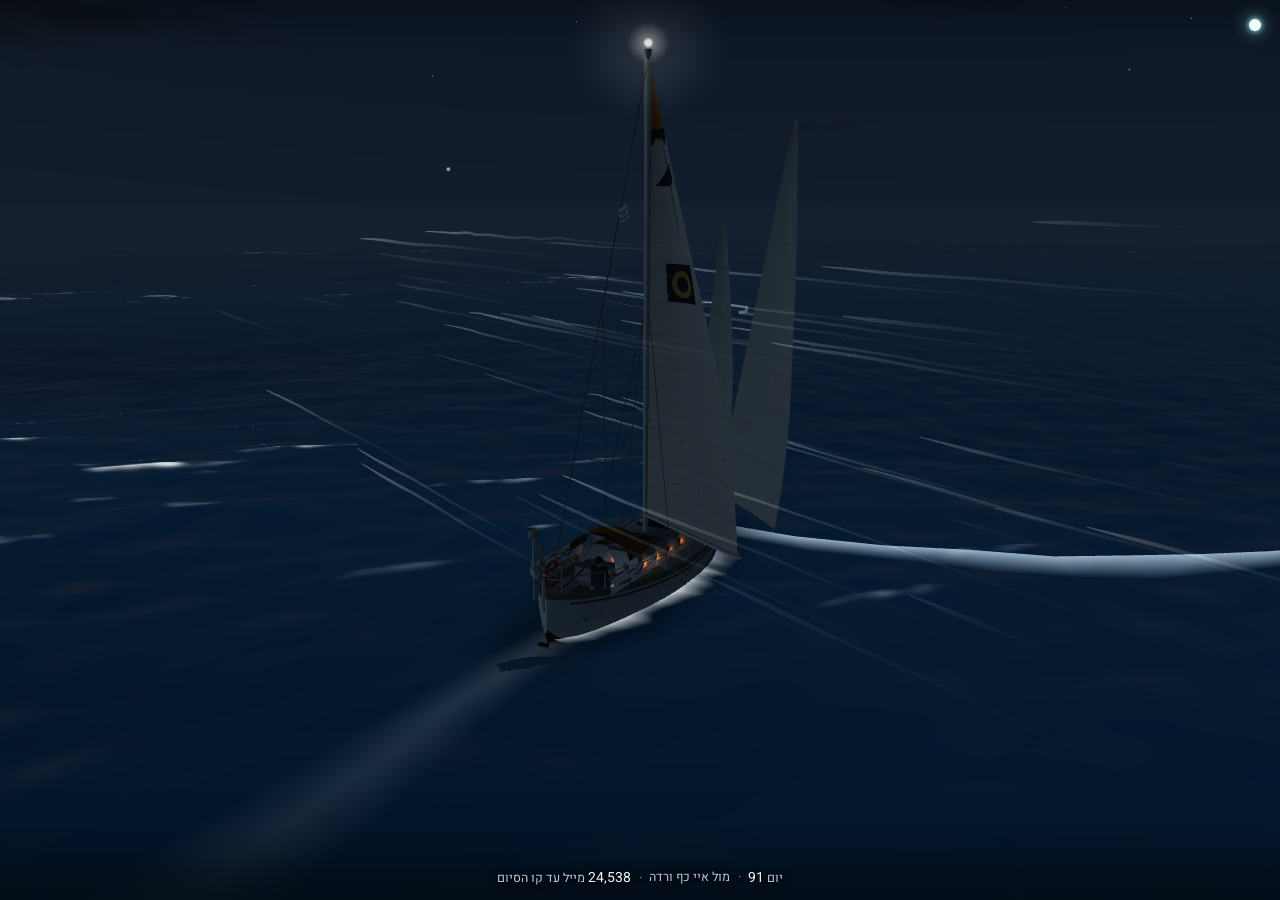
==== commit 018b2ad0: "ניסוח: "אוהדים" / "פרויקט אוהדים" ירד מהאתר (כלל 8 בלוח התיאום: לא "אתר מעריצים" ולא "פרויקט אוהדים"" ====
--- a/index.html
+++ b/index.html
@@ -832,7 +832,7 @@
   </section>
 
   <footer>
-    <p>פרויקט אוהדים עצמאי. לא אתר רשמי של המרוץ ולא של הצוות של דניאל. המספרים הם תמונת מצב מנקודת הציון האחרונה, לא שידור חי.</p>
+    <p>פרויקט עצמאי. לא אתר רשמי של המרוץ ולא של הצוות של דניאל. המספרים הם תמונת מצב מנקודת הציון האחרונה, לא שידור חי.</p>
     <p>מעקב: <a href="https://pro.yb.tl/ggr2026/" rel="noopener">YB Tracking, המעקב הרשמי</a> · דיווחים: <a href="https://goldengloberace.com/" rel="noopener">goldengloberace.com</a> · מזג אוויר: <a href="https://open-meteo.com/" rel="noopener">Open-Meteo</a> · כדור הארץ: NASA Blue Marble · קו חוף: Natural Earth · מפה: MapLibre</p>
   </footer>
 </section>
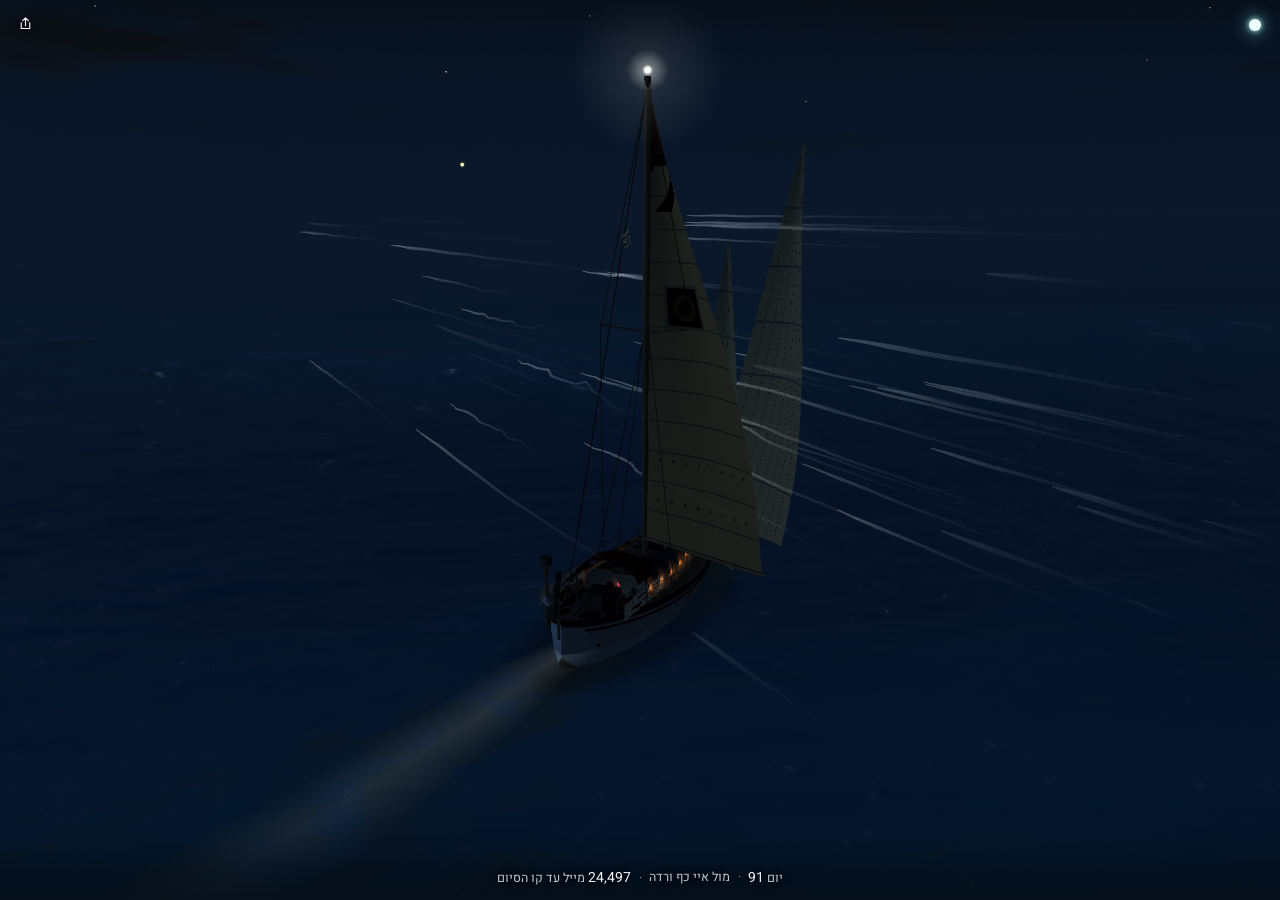
==== commit 85f23ece: "קידום לעמוד הראשי (באישור בעל האתר, 25.9): כל מה שחיכה ב-/next/ עולה לראשי — "מילים לדניאל" (קישור ב" ====
--- a/index.html
+++ b/index.html
@@ -212,6 +212,13 @@
 #key:hover i,#key[aria-expanded=true] i{box-shadow:0 0 7px 2px rgba(143,227,222,1),0 0 22px 8px rgba(143,227,222,.5)}
 #key:focus-visible{outline:none} #key:focus-visible i{outline:2px solid #fff;outline-offset:5px}
 body.g-open #key{display:none}
+#shareBtn{position:absolute;z-index:7;top:calc(var(--e-t) - 15px);left:max(0px,calc(var(--edge) + env(safe-area-inset-left,0px) - 15px));width:44px;height:44px;border:0;padding:0;margin:0;
+  background:none;color:var(--ink);cursor:pointer;-webkit-tap-highlight-color:transparent}
+#shareBtn svg{width:17px;height:17px;fill:none;stroke:currentColor;stroke-width:1.6;stroke-linecap:round;stroke-linejoin:round;filter:drop-shadow(0 0 2px rgba(3,10,16,.9))}
+#shareBtn:focus-visible{outline:2px solid #fff;outline-offset:-4px;border-radius:50%}
+body:not(.keyed) #shareBtn,body.lyr-open #shareBtn,body.g-open #shareBtn,body.j-open #shareBtn,body.faq-open #shareBtn,body.words-open #shareBtn{display:none}
+#shareOk{position:absolute;z-index:7;top:calc(var(--e-t) - 2px);left:calc(var(--edge) + env(safe-area-inset-left,0px) + 32px);color:var(--ink);font:400 12px var(--ui);text-shadow:var(--halo);pointer-events:none}
+#shareOk:empty{display:none}
 /* משפט הפתיחה נשאב: מתכווץ אל נקודת העיגול (transform-origin נקבע ב-JS) ונמוג, בערך שנייה */
 .lead.suck{transition:transform 1s cubic-bezier(.55,0,.85,.35),opacity .9s ease-in .1s,filter 1s ease-in;transform:scale(.015);opacity:0;filter:blur(2px);pointer-events:none;background:none}
 .lead.gone{opacity:0}
@@ -248,7 +255,7 @@
 #lyCap .cap-story p{margin:0}
 #capStoryT{font-size:13px;color:var(--ink)}
 .cap-links{margin-top:6px!important;pointer-events:auto}
-.cap-links button,.cap-links a{display:inline-block;margin:0 0 0 14px;padding:10px 0;border:0;background:none;color:var(--ink);font:500 12.5px var(--ui);
+.cap-links button,.cap-links a{display:inline-block;margin:0 0 0 14px;padding:13px 0;min-height:44px;box-sizing:border-box;border:0;background:none;color:var(--ink);font:500 12.5px var(--ui);
   text-decoration:underline;text-decoration-color:rgba(225,236,243,.45);text-underline-offset:3px;cursor:pointer}
 body.t-past #capNow .tv{color:var(--tpast)} body.t-fut #capNow .tv{color:var(--tfut)}
 /* הסימנים שעל ההדמיה: שייכים לשכבות. .deg ו-.dat — "איפה הוא עכשיו"; המשואה — "האזור"; הסירות באופק — "המירוץ" */
@@ -262,21 +269,22 @@
 .lb.fb.el::after{display:inline;position:static;content:"‹";width:auto;height:auto;background:none;margin-inline-start:.3em;font-size:1.3em;line-height:0}
 .lb.fb.er::before{content:"›";margin-inline-end:.3em;font-size:1.3em;line-height:0}
 .lb.fb .n{color:var(--ink)}
-/* "היומן" (מנה 4): רצועת הזמן ירדה לגמרי (הקוד שלה נשאר — הוא מזיז את השעון). במקומה שורת זמנים במילים מעל השורה הדקה */
+/* "היומן": רצועת הזמן הישנה (שבוע, עבר ועתיד, קווי גרף) לא מוצגת — הקוד שלה נשאר, הוא מזיז את השעון. במקומה (a12) פס של 48 שעות אחורה, מעל השורה הדקה */
 .tstrip{display:none!important}
-.logbar{position:absolute;z-index:6;left:0;right:0;bottom:calc(var(--bot) + 2px);display:none;justify-content:flex-start;gap:0;
-  overflow-x:auto;scrollbar-width:none;padding:0 var(--e-r) 0 var(--e-l)}
-.logbar::-webkit-scrollbar{display:none}
-body.ly-log .logbar{display:flex}
-/* מרכוז בלי לחתוך: כשהשורה רחבה מהמסך (טלפון) היא נגללת, והקצוות נשארים נגישים */
-.logbar>button:first-child{margin-inline-start:auto} .logbar>button:last-child{margin-inline-end:auto}
-body.g-open .logbar,body.j-open .logbar{display:none!important}
-.logbar button{flex:none;position:relative;height:44px;padding:0 9px;border:0;background:none;color:var(--ink2d);font:400 12.5px/1 var(--ui);cursor:pointer;white-space:nowrap;text-shadow:var(--shd,var(--sh));-webkit-tap-highlight-color:transparent}
-.logbar button::after{content:"";position:absolute;left:50%;bottom:9px;width:4px;height:4px;margin-left:-2px;border-radius:50%;background:currentColor;opacity:0}
-.logbar button[aria-pressed=true]{color:var(--ink)} .logbar button[aria-pressed=true]::after{opacity:1}
-.logbar button.p[aria-pressed=true]{color:var(--tpast)} .logbar button.f[aria-pressed=true]{color:var(--tfut)}
-.logbar button:disabled{display:none}
-.logbar button:focus-visible{outline:2px solid #fff;outline-offset:-8px;border-radius:6px}
+.ss{position:absolute;z-index:6;left:var(--e-l);right:var(--e-r);bottom:calc(var(--bot) + 2px);max-width:680px;margin:0 auto;height:44px;display:none;align-items:center;gap:4px;direction:ltr}
+body.ly-log .ss{display:flex} .ss[hidden]{display:none!important}
+body.g-open .ss,body.j-open .ss{display:none!important}
+#ssPlay{flex:none;width:44px;height:44px;padding:0;border:0;background:none;color:var(--ink);cursor:pointer;-webkit-tap-highlight-color:transparent}
+#ssPlay svg{display:block;width:26px;height:26px;margin:auto;overflow:visible}
+#ssPlay circle{fill:rgba(4,12,19,.35);stroke:rgba(225,236,243,.6);stroke-width:1.2}
+#ssPlay path{fill:currentColor} #ssPlay .pa{display:none} #ssPlay.on .pa{display:inline} #ssPlay.on .pl{display:none}
+#ssPlay:focus-visible{outline:2px solid #fff;outline-offset:-4px;border-radius:50%}
+.ss-bar{position:relative;flex:1;min-width:0;height:44px;touch-action:pan-y}
+.ss-bar canvas{position:absolute;left:0;top:0;width:100%;height:100%;display:block}
+.ss-bar input[type=range]{position:absolute;inset:0;width:100%;height:100%;margin:0;padding:0;opacity:0;cursor:ew-resize;-webkit-appearance:none;appearance:none;background:none;direction:ltr}
+.ss-bar input[type=range]::-webkit-slider-thumb{-webkit-appearance:none;width:30px;height:44px;background:transparent}
+.ss-bar input[type=range]::-moz-range-thumb{width:30px;height:44px;border:0;background:transparent}
+.ss-bar:focus-within{outline:2px solid #fff;outline-offset:-6px;border-radius:6px}
 body.ly-log #lyCap .cap-log{display:block}
 /* "האזור" (מנה 5): מעט על המקום — מה ידוע עליו, ממקור שמקושר בסוף כל פסקה */
 body.ly-area #lyCap .cap-area{display:block}
@@ -287,6 +295,8 @@
 @media (max-width:700px){ #capArea p{font-size:12px} }
 @media (max-height:520px){ #capArea p:nth-child(n+3){display:none} }
 body.t-past #capLog b{color:var(--tpast)} body.t-fut #capLog b{color:var(--tfut)}
+/* מספר בתוך משפט — בגופן הטקסט (כמו בשורה הדקה וב"שאלות"): בגופן המכשירים נראה רווח מדומה אחרי הנקודה והנקודתיים */
+#capLog .n{font-family:var(--ui);letter-spacing:0}
 @media (max-width:420px){ #lyr button{padding:0 6px;font-size:12.5px} }
 /* 24.9: שש קטגוריות נכנסות ברוחב בלי גלילה מ-360 פיקסלים (נמדד). מתחת ל-380 הריווח מצטמצם; אזור המגע נשאר 44.
    ההדהייה בקצה השמאלי — רק כשבאמת יש מה לגלול (.ovf, נמדד ב-hud.js), כדי שהכפתור האחרון לא יידהה סתם */
@@ -296,16 +306,16 @@
 #lyr:not(.ovf){mask-image:none;-webkit-mask-image:none}
 /* "שאלות" (l26): חלונית קריאה מתחת לתפריט, מימין — שם מתחילים לקרוא. עד מעל השורה הדקה, ונגללת בתוכה.
    שתי רמות קיפול: קבוצה, ובתוכה שאלה. כל שורה שנוגעים בה — לפחות 44 פיקסלים */
-body.faq-open #lyCap{visibility:hidden}
-body.g-open #faq,body.j-open #faq{display:none}
-#faq{position:absolute;z-index:7;top:calc(var(--e-t) + 32px);right:var(--e-r);width:min(460px,calc(100% - 2 * var(--edge)));
+body.faq-open #lyCap,body.words-open #lyCap{visibility:hidden}
+body.g-open #faq,body.j-open #faq,body.g-open #words,body.j-open #words{display:none}
+#faq,#words{position:absolute;z-index:7;top:calc(var(--e-t) + 32px);right:var(--e-r);width:min(460px,calc(100% - 2 * var(--edge)));
   max-height:calc(100% - var(--e-t) - 44px - var(--row2));overflow-y:auto;overscroll-behavior:contain;-webkit-overflow-scrolling:touch;
   background:var(--panel);border:1px solid var(--hair);border-radius:8px;padding:0 16px 10px;color:var(--ink);font:400 13.5px/1.5 var(--ui);
   -webkit-backdrop-filter:blur(10px);backdrop-filter:blur(10px)}
-#faq .faq-hd{position:sticky;top:0;z-index:1;display:flex;align-items:center;justify-content:space-between;margin:0 -16px;padding:6px 16px 0;background:rgba(7,17,26,.97)}
-#faq h2{margin:6px 0 0;font:500 15px var(--ui);color:var(--ink)}
-#faq .x{flex:none;width:44px;height:44px;margin:0 0 0 -12px;border:0;background:none;color:var(--ink2);font-size:22px;line-height:1;cursor:pointer}
-#faq .faq-s{margin:0 0 8px;color:var(--ink3);font-size:11.5px;line-height:1.45}
+#faq .faq-hd,#words .faq-hd{position:sticky;top:0;z-index:1;display:flex;align-items:center;justify-content:space-between;margin:0 -16px;padding:6px 16px 0;background:rgba(7,17,26,.97)}
+#faq h2,#words h2{margin:6px 0 0;font:500 15px var(--ui);color:var(--ink)}
+#faq .x,#words .x{flex:none;width:44px;height:44px;margin:0 0 0 -12px;border:0;background:none;color:var(--ink2);font-size:22px;line-height:1;cursor:pointer}
+#faq .faq-s,#words .faq-s{margin:0 0 8px;color:var(--ink3);font-size:11.5px;line-height:1.45}
 #faq details.g{border-top:1px solid var(--hair)}
 #faq summary{list-style:none;display:flex;align-items:center;gap:10px;min-height:44px;cursor:pointer;-webkit-tap-highlight-color:transparent}
 #faq summary::-webkit-details-marker{display:none}
@@ -334,6 +344,20 @@
 #faq .faq-set button:focus-visible{outline:2px solid #fff;outline-offset:2px}
 #faq .faq-fine{margin:8px 0 0;color:var(--ink3);font-size:11.5px;line-height:1.45}
 #faq .faq-fine:empty{display:none}
+/* g01 (24.9): "מילים לדניאל" — משפט אחד שנשמר עם הזמן והמקום של הסירה. לא מוצג באתר; נאסף בשביל דניאל */
+#words .w-p{margin:0 0 10px;color:var(--ink2);font-size:13px;line-height:1.6}
+#words label{display:block;margin:0 0 4px;color:var(--ink3);font-size:11.5px}
+#words textarea,#words input[type=text]{box-sizing:border-box;width:100%;min-height:44px;margin:0 0 10px;padding:10px 12px;border:1px solid var(--hair);border-radius:4px;
+  background:rgba(255,255,255,.05);color:var(--ink);font:400 14px/1.5 var(--ui)}
+#words textarea{min-height:96px;resize:vertical}
+#words textarea:focus-visible,#words input:focus-visible,#words .w-send:focus-visible,#words .x:focus-visible{outline:2px solid #fff;outline-offset:2px}
+#words .w-row{display:flex;align-items:center;gap:12px}
+#words .w-send{min-height:44px;padding:0 18px;border:0;border-radius:4px;background:#e8f0f5;color:#08141d;font:500 13.5px var(--ui);cursor:pointer}
+#words .w-send:disabled{opacity:.5;cursor:default}
+#words .w-c{color:var(--ink3);font-size:11.5px}
+#words .w-msg{margin:4px 0 0;color:var(--ink);font-size:13px;line-height:1.5}
+#words .w-msg:empty{display:none}
+#words .w-hp{position:absolute;left:-9999px;width:1px;height:1px;overflow:hidden}
 
 /* רצועת הזמן (מ-21.9 בערב, לפי הערות בתחנה): בחלק הכי תחתון של המסך, בכל רוחבו, בכל הגדלים.
    שבוע אחד, וההווה תמיד באמצע. בלי שעה, תאריך או "עכשיו" עליה: הזמן שנבחר נקרא בשורות הנתונים,
@@ -590,6 +614,17 @@
 /* ===== l23 מנה 3 (23.9): זום אאוט — למעלה רק העיגול ו"חזרה אל הסירה" בקטן; למטה רק קו דק מקצה לקצה ===== */
 body.g-open #key{display:block}
 body.g-open .hud.vit{display:none}
+/* a-home-hint (24.9): בביקור השלישי (ימים שונים), פעם אחת, שורה דקה מעל השורה התחתונה — איך מוסיפים למסך הבית. לא למי שכבר פתח מהסמל */
+#homeHint{position:absolute;z-index:7;left:var(--edge);right:var(--edge);margin:0 auto;width:max-content;bottom:calc(var(--e-b) + 26px);display:flex;align-items:center;gap:4px;
+  max-width:calc(100% - 2 * var(--edge));box-sizing:border-box;padding:0 0 0 4px;border:1px solid var(--hair);border-radius:6px;background:var(--panel);
+  -webkit-backdrop-filter:blur(8px);backdrop-filter:blur(8px);color:var(--ink);font:400 12.5px/1.4 var(--ui)}
+#homeHint[hidden]{display:none}
+#homeHint span{padding:6px 12px 6px 0}
+#homeHint button{flex:none;min-width:44px;min-height:44px;border:0;background:none;color:var(--ink);font:500 12.5px var(--ui);cursor:pointer}
+#homeHintGo{text-decoration:underline;text-underline-offset:3px}
+#homeHintX{font-size:18px!important;color:var(--ink2)!important}
+#homeHint button:focus-visible{outline:2px solid #fff;outline-offset:-4px}
+body.g-open #homeHint,body.j-open #homeHint,body.lyr-open #homeHint,body.faq-open #homeHint,body.words-open #homeHint{display:none}
 #globeLayer .g-leg{display:none!important}
 #globeLayer .g-ui{top:calc(var(--e-t) - 15px);left:auto;right:calc(var(--e-r) + 30px);padding:0;justify-content:flex-end}
 #globeLayer .g-ui #gBack{min-height:44px;padding:0 8px;border:0;border-radius:0;background:none;color:var(--ink2d);font:400 13px/1 var(--ui);text-shadow:var(--shd,var(--sh))}
@@ -648,6 +683,10 @@
   </header>
   <!-- 23.9 (l23, "הממשק הנקי"): ההדמיה היא האתר. משפט הפתיחה נשאב אחרי ארבע שניות לתוך העיגול הזה,
        והעיגול הוא המפתח לכל השאר: נגיעה פותחת את השכבות -->
+  <!-- l21 (24.9): שיתוף — בפינה שמול העיגול. בטלפון פותח את חלון השיתוף של המכשיר; בלי חלון כזה מעתיק את הקישור. תמיד לכתובת הראשית -->
+  <button type="button" id="shareBtn" aria-label="שיתוף היומן" hidden><svg viewBox="0 0 24 24" aria-hidden="true"><path d="M12 15V4M8 8l4-4 4 4M6 11v8h12v-8"/></svg></button>
+  <span id="shareOk" role="status" aria-live="polite"></span>
+  <div id="homeHint" hidden role="status"><span id="homeHintT"></span><button type="button" id="homeHintGo" hidden>התקנה</button><button type="button" id="homeHintX" aria-label="סגירה">×</button></div>
   <button type="button" id="key" aria-expanded="false" aria-controls="lyr" aria-label="המפתח: השכבות, מה שמאחורי ההדמיה"><i aria-hidden="true"></i></button>
   <!-- 23.9 (l23, מנה 2): התפריט העליון. כל קטגוריה היא שכבה — נגיעה מדליקה, נגיעה נוספת מכבה, וכשהיא דולקת
        מופיעים סימנים על ההדמיה עצמה ומעט מלל. כמה שכבות יחד — מותר. "שאלות" (24.9) הוא הכפתור האחרון, משמאל:
@@ -665,7 +704,7 @@
     <p class="cap cap-race" id="capRace"></p>
     <div class="cap cap-area" id="capArea"></div>
     <p class="cap cap-log" id="capLog"></p>
-    <div class="cap cap-story" id="capStory"><p id="capStoryT"></p><p class="cap-links"><button type="button" id="bJourney">המסע והניתוח</button><a href="deep-dive.html">הניתוח המלא</a></p></div>
+    <div class="cap cap-story" id="capStory"><p id="capStoryT"></p><p class="cap-links"><button type="button" id="bJourney">המסע והניתוח</button><a href="deep-dive.html">הניתוח המלא</a><button type="button" id="bWords" aria-expanded="false" aria-controls="words">מילים לדניאל</button></p></div>
   </div>
 
   <!-- הנתונים שבראש המסך (מ-21.9 בערב, הערה בתחנה): פס אחד צמוד לקצה העליון בכל הרוחב, והוא מתקפל
@@ -734,8 +773,12 @@
     <span id="vAgeW" hidden><i>נ״צ</i><b id="vAge">—</b></span>
   </div>
 
-  <!-- l23 מנה 4: "היומן" — במקום רצועת הזמן. זמנים במילים; נגיעה מעבירה את ההדמיה לשם (הים והרוח מהארכיון או מהתחזית) -->
-  <div class="logbar" id="logBar" role="group" aria-label="היומן: הים והרוח בזמנים אחרים"></div>
+  <!-- a12 (24.9 לילה): "היומן" — פס זמן אחד, רק אחורה, 48 שעות; "עכשיו" בקצה הימני כמו בגלובוס. הסימנים הקטנים — זריחה ושקיעה
+       במקום שבו הסירה הייתה באותה שעה; גרירה לידם נדבקת אליהם, והניגון מאט סביבם ועוצר עליהם לרגע -->
+  <div class="ss" id="sScrub" role="group" aria-label="היומן: 48 השעות האחרונות">
+    <button type="button" id="ssPlay" aria-label="נגן את היומיים האחרונים"><svg viewBox="0 0 24 24" aria-hidden="true"><circle cx="12" cy="12" r="10.5"/><path class="pl" d="M10 8.2v7.6l6-3.8z"/><path class="pa" d="M9.2 8.3h2v7.4h-2zM12.8 8.3h2v7.4h-2z"/></svg></button>
+    <div class="ss-bar"><canvas id="ssCv" aria-hidden="true"></canvas><input type="range" id="ssRange" min="0" max="1000" step="1" value="1000" aria-label="היומן: אחורה בזמן עד יומיים. ימינה — עכשיו"></div>
+  </div>
   <div id="toast" class="off" role="status"></div>
 
   <!-- רוח, גל, זרם: שלושה שלישים של עיגול אחד (בטלפון לאורך: שלושה עיגולים בטור). התפריט בטבור -->
@@ -769,6 +812,22 @@
       <p class="faq-fine" id="mHint"></p>
       <p class="faq-fine">© 2026 יומן אקסודוס · הקוד פתוח, ברישיון MIT</p>
     </div>
+  </section>
+
+  <!-- g01 (24.9): "מילים לדניאל". נפתח מ"הסיפור". הטקסט נשמר ב-/api/words עם הזמן ועם המקום של הסירה מ-data.js (בצד השרת). לא מוצג באתר -->
+  <section id="words" hidden aria-labelledby="wordsT">
+    <div class="faq-hd"><h2 id="wordsT">מילים לדניאל</h2><button type="button" class="x" id="wordsX" aria-label="סגירה">×</button></div>
+    <p class="w-p">משפט אחד לדניאל, מכאן ועכשיו. הוא נשמר עם התאריך ועם המקום שבו הסירה נמצאת עכשיו. ההודעות לא מתפרסמות באתר — הן נאספות בשביל דניאל, לסוף המסע.</p>
+    <form id="wordsF" novalidate>
+      <label for="wordsTx">ההודעה</label>
+      <textarea id="wordsTx" maxlength="500" required></textarea>
+      <label for="wordsNm">חתימה (לא חובה)</label>
+      <input type="text" id="wordsNm" maxlength="40" autocomplete="off">
+      <div class="w-hp" aria-hidden="true"><input type="text" id="wordsHp" tabindex="-1" autocomplete="off"></div>
+      <div class="w-row"><button type="submit" class="w-send" id="wordsGo">שליחה</button><span class="w-c" id="wordsC">0/500</span></div>
+      <p class="w-msg" id="wordsMsg" role="status" aria-live="polite"></p>
+    </form>
+    <p class="faq-s">נשמרים רק ההודעה, החתימה אם נכתבה, הזמן ומקום הסירה. כתובת ה‑IP לא נשמרת — רק סימן חד-כיווני ליום אחד, כדי לעצור הצפה.</p>
   </section>
 
   <noscript><p class="nojs">הדף הזה חי מ-JavaScript: ההדמיה, הגלובוס והמספרים. בלי JavaScript נשאר <a href="deep-dive.html">הניתוח המלא</a>, שהוא טקסט רגיל.</p></noscript>
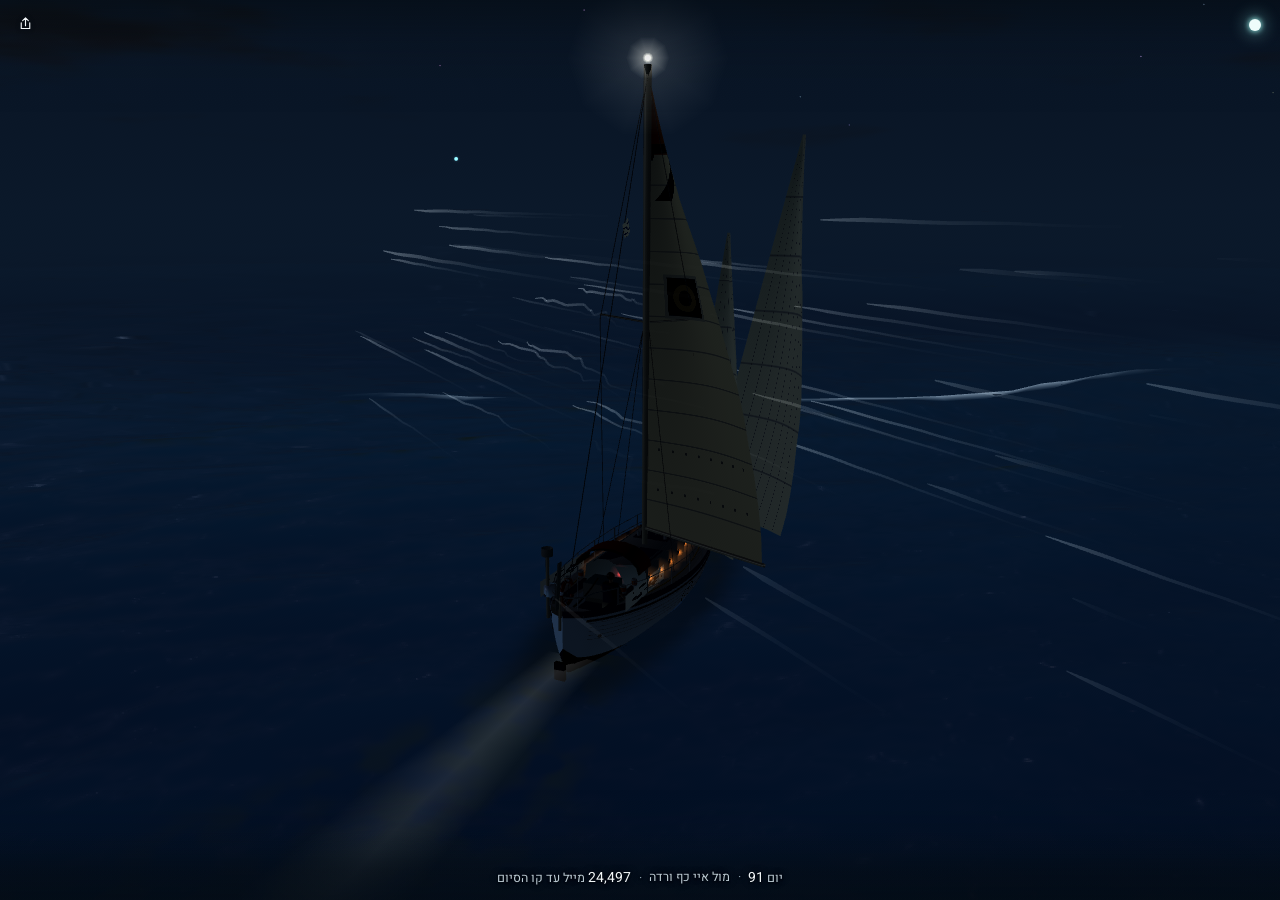
==== commit 7b2db415: "רשימת שינויי הממשק של בעל האתר (10 סעיפים), ל-/next/ ולעמוד הראשי יחד (באישור מפורש: "ישר גם לראשי")" ====
--- a/index.html
+++ b/index.html
@@ -81,7 +81,7 @@
 @media (min-width:1441px){ :root{ --edge:22px; --gut:14px } }
 *{box-sizing:border-box}
 html,body{height:100%}
-html{background:var(--ground);-webkit-text-size-adjust:100%}
+html{background:var(--ground);-webkit-text-size-adjust:100%;touch-action:manipulation}      /* 24.9 (סעיף 3): לחיצה כפולה לא מגדילה את הדף — היא שייכת לסירה */
 body{margin:0;background:var(--ground);color:var(--ink);font-family:var(--ui);overflow:hidden;overscroll-behavior:none}
 [hidden]{display:none!important}
 #stage{position:fixed;left:0;top:0;width:100%;height:100vh;height:100dvh;background:linear-gradient(#0b2233,#06121b 58%,#0a2a3a);overflow:hidden;
@@ -147,7 +147,7 @@
 #moreBtn:focus-visible::before,#menuBtn2:focus-visible::before{outline:2px solid #fff;outline-offset:2px}
 body.more #menuBtn2{display:none}
 /* המסך הראשון (בלי "עוד"): ההדמיה, הכותרת וארבעה מספרים. כל השאר מחכה מאחורי הכפתור */
-body:not(.more) #hudBand,body:not(.more) #hudDot,body:not(.more) .mini,body:not(.more) .vw,body:not(.more) .tstrip,
+body:not(.more) #hudBand,body:not(.more) #hudDot,body:not(.more) .mini,body:not(.more) .tstrip,
 body:not(.more) .lay,body:not(.more) #sndBtn{display:none!important}
 /* בלי רצועת הזמן השורה יורדת לתחתית */
 body:not(.more){--e-b:calc(12px + env(safe-area-inset-bottom,0px))}
@@ -173,19 +173,22 @@
   padding:var(--e-t) calc(var(--e-r) + 32px) 18px var(--e-l);text-shadow:var(--shd,var(--sh));
   background:linear-gradient(to bottom,rgba(4,12,19,.58),rgba(4,12,19,.34) 64%,rgba(4,12,19,0));
   transition:opacity .28s ease,visibility 0s}
-.lead-t{margin:0;font:500 19px/1.3 var(--ui);color:var(--ink);letter-spacing:.005em;max-width:46em;text-wrap:balance}
-.lead-t span{font-weight:400;color:var(--ink2d)}
+.lead-t{margin:0;font:500 24px/1.25 var(--ui);color:var(--ink);letter-spacing:.005em}
+.lead-t span{display:block;white-space:nowrap}      /* שתי שורות תמיד: כל חצי בשורה משלו, ואף אחד לא נשבר */
+/* העלייה: מחלש לחזק, עם תזוזה קטנה כלפי מעלה. .up נוסף ב-JS בפריים הראשון */
+.lead:not(.up):not(.suck){opacity:0;transform:translateY(8px)}
+.lead.up:not(.suck){transition:opacity 1.9s cubic-bezier(.25,.1,.25,1),transform 1.9s cubic-bezier(.2,.7,.2,1),visibility 0s}
 .lead-s{margin:5px 0 0;font:400 14px/1.45 var(--ui);color:var(--ink2d);max-width:46em;pointer-events:auto;cursor:pointer}
 .lead-t b{font-weight:inherit}
 .lead-s:focus-visible{outline:2px solid #fff;outline-offset:3px;border-radius:2px}
 body.more:not(.hfold) .lead,body.g-open .lead{opacity:0;visibility:hidden;transition:opacity .2s ease,visibility 0s .2s}
 @media (max-width:700px){
-  .lead-t{font-size:16px} .lead-s{font-size:13px;margin-top:4px}
+  .lead-t{font-size:20px} .lead-s{font-size:13px;margin-top:4px}
   /* בטלפון לאורך המשפט עד שלוש שורות, לרוחב שורה אחת (אחרת הוא יושב על המפרשים); נגיעה פותחת את כולו */
   .lead-s:not(.open){display:-webkit-box;-webkit-line-clamp:3;-webkit-box-orient:vertical;overflow:hidden}
 }
 @media (max-height:520px){
-  .lead{padding-bottom:12px} .lead-t{font-size:15px} .lead-s{font-size:12.5px;margin-top:3px}
+  .lead{padding-bottom:12px} .lead-t{font-size:18px} .lead-s{font-size:12.5px;margin-top:3px}
   .lead-s:not(.open){display:-webkit-box;-webkit-line-clamp:1;-webkit-box-orient:vertical;overflow:hidden}
 }
 body.hfold #hudDot::before{animation:hdGlow 3.4s ease-in-out infinite}
@@ -209,6 +212,9 @@
 @keyframes keyBorn{0%{transform:scale(.2);opacity:.3}14%{transform:scale(1.5);opacity:1}24%{transform:scale(1)}
   38%{opacity:.25}50%{opacity:1;box-shadow:0 0 8px 3px rgba(143,227,222,1),0 0 26px 10px rgba(143,227,222,.55)}
   64%{opacity:.25}76%{opacity:1;box-shadow:0 0 8px 3px rgba(143,227,222,1),0 0 26px 10px rgba(143,227,222,.55)}100%{opacity:1}}
+/* 24.9 (סעיף 2): תזכורת שקטה — כל 12 שניות הבהוב חלש ועדין של כשנייה, רק כשהעיגול סגור ואין תנועה אחרת */
+body.keyed:not(.key-born):not(.lyr-open) #key i{animation:keyIdle 12s ease-in-out 3s infinite}
+@keyframes keyIdle{0%,90%,100%{box-shadow:0 0 5px 1px rgba(143,227,222,.85),0 0 16px 5px rgba(143,227,222,.32)}95%{box-shadow:0 0 7px 2px rgba(143,227,222,1),0 0 22px 8px rgba(143,227,222,.5)}}
 #key:hover i,#key[aria-expanded=true] i{box-shadow:0 0 7px 2px rgba(143,227,222,1),0 0 22px 8px rgba(143,227,222,.5)}
 #key:focus-visible{outline:none} #key:focus-visible i{outline:2px solid #fff;outline-offset:5px}
 body.g-open #key{display:none}
@@ -228,7 +234,7 @@
 .hud.vit>span+span::before{content:"·";display:inline;width:auto;height:auto;background:none;margin:0 .6em;color:var(--ink3d);vertical-align:0}
 .vit>#vAgeW.stale{color:#ffb3a8}
 @media (max-width:700px){ .hud.vit>span+span::before{display:inline!important} .vit{font-size:11.5px;gap:2px 0} .vit b{font-size:12px} }
-@media (prefers-reduced-motion:reduce){ .lead.suck{transition:none} body.keyed.key-born #key i{animation:none} }
+@media (prefers-reduced-motion:reduce){ .lead.suck{transition:none} body.keyed.key-born #key i,body.keyed #key i{animation:none!important} .lead:not(.up):not(.suck){opacity:1;transform:none} .lead.up{transition:none} }
 
 /* ===== l23 מנה 2: התפריט העליון והשכבות ===== */
 #lyr{position:absolute;z-index:7;top:calc(var(--e-t) - 15px);right:calc(var(--e-r) + 26px);left:calc(var(--e-l) - 6px);height:44px;
@@ -243,25 +249,34 @@
 #lyr button[aria-pressed=true]::after,#lyr button[aria-expanded=true]::after{opacity:1;transform:none}
 #lyr button:hover{color:var(--ink)}
 #lyr button:focus-visible{outline:2px solid #fff;outline-offset:-6px;border-radius:6px}
-#lyr button#bFaq{margin-inline-start:auto}
 body.g-open #lyr,body.g-open #lyCap,body.j-open #lyr{display:none}
 /* מעט מלל ליד הסימנים: מתחת לתפריט, מימין. רק של השכבות הדולקות */
 #lyCap{position:absolute;z-index:6;top:calc(var(--e-t) + 34px);right:var(--e-r);left:var(--e-l);pointer-events:none;text-shadow:var(--shd,var(--sh))}
 #lyCap .cap{display:none;margin:0 0 6px;max-width:34em;font:400 12.5px/1.45 var(--ui);color:var(--ink2d)}
 #lyCap .cap b{color:var(--ink);font-weight:400}
 #lyCap .cap .n{font-size:1.02em}
-body.ly-now #lyCap .cap-now,body.ly-race #lyCap .cap-race,body.ly-story #lyCap .cap-story{display:block}
+body.ly-pos #lyCap .cap-pos,body.ly-nat #lyCap .cap-nat,body.ly-race #lyCap .cap-race,body.ly-ahead #lyCap .cap-ahead,body.ly-story #lyCap .cap-story{display:block}
 body:not(.lyr-open) #lyCap{top:calc(var(--e-t) + 20px);right:calc(var(--e-r) + 30px)}
 #lyCap .cap-story p{margin:0}
 #capStoryT{font-size:13px;color:var(--ink)}
 .cap-links{margin-top:6px!important;pointer-events:auto}
 .cap-links button,.cap-links a{display:inline-block;margin:0 0 0 14px;padding:13px 0;min-height:44px;box-sizing:border-box;border:0;background:none;color:var(--ink);font:500 12.5px var(--ui);
   text-decoration:underline;text-decoration-color:rgba(225,236,243,.45);text-underline-offset:3px;cursor:pointer}
-body.t-past #capNow .tv{color:var(--tpast)} body.t-fut #capNow .tv{color:var(--tfut)}
+body.t-past #capPos .tv,body.t-past #capNat .tv{color:var(--tpast)} body.t-fut #capPos .tv,body.t-fut #capNat .tv{color:var(--tfut)}
+#lyCap .cap p{margin:0}
+#lyCap .cap-pos>p+div,#lyCap .cap-nat>p+p{margin-top:4px}
+/* מתגים: שורה אחת של כפתורים עם נקודה (דולק/כבוי) והנתון של הרגע. אזור מגע 44 */
+.cap-sw{display:flex;flex-wrap:wrap;gap:0 14px;margin:0!important;pointer-events:auto}
+.sw{display:inline-flex;align-items:center;gap:6px;min-height:44px;padding:0;border:0;background:none;color:var(--ink2d);font:400 12.5px var(--ui);cursor:pointer;text-shadow:var(--shd,var(--sh));-webkit-tap-highlight-color:transparent}
+.sw i{flex:none;width:9px;height:9px;box-sizing:border-box;border-radius:50%;border:1.5px solid currentColor;transition:background-color .2s}
+.sw[aria-pressed=true]{color:var(--ink)} .sw[aria-pressed=true] i{background:#eefcfb;border-color:#eefcfb;box-shadow:0 0 4px 1px rgba(143,227,222,.7)}
+.sw b{font-weight:400;color:inherit} .sw:focus-visible{outline:2px solid #fff;outline-offset:2px;border-radius:4px}
+#lyCap .cap-links{margin-top:0!important}
 /* הסימנים שעל ההדמיה: שייכים לשכבות. .deg ו-.dat — "איפה הוא עכשיו"; המשואה — "האזור"; הסירות באופק — "המירוץ" */
-body:not(.ly-now) #labels .deg,body:not(.ly-now) #labels .dat.wind,body:not(.ly-now) #labels .dat.wave,body:not(.ly-now) #labels .dat.cur{display:none!important}
-body:not(.ly-area) #labels .beacon{display:none!important}
-body:not(.ly-race) #labels .fb{display:none!important}
+/* 24.9: הטבעת ותוויות המים — "תנאי הטבע"; המשואה — "המרוץ"; הסימנים שבשולי המסך ירדו לטובת הרדאר */
+body:not(.ly-nat) #labels .deg,body:not(.ly-nat) #labels .dat.wind,body:not(.ly-nat) #labels .dat.wave,body:not(.ly-nat) #labels .dat.cur,body.rose-off #labels .deg{display:none!important}
+body:not(.ly-race) #labels .beacon{display:none!important}
+#labels .fb{display:none!important}
 .lb.fb{color:var(--ink2d);font-size:11.5px;text-align:center;padding-bottom:22px}
 .lb.fb::after{content:"";position:absolute;left:50%;bottom:0;width:1px;height:16px;background:linear-gradient(rgba(255,255,255,.7),rgba(255,255,255,0))}
 .lb.fb.edge{padding:0}
@@ -272,7 +287,7 @@
 /* "היומן": רצועת הזמן הישנה (שבוע, עבר ועתיד, קווי גרף) לא מוצגת — הקוד שלה נשאר, הוא מזיז את השעון. במקומה (a12) פס של 48 שעות אחורה, מעל השורה הדקה */
 .tstrip{display:none!important}
 .ss{position:absolute;z-index:6;left:var(--e-l);right:var(--e-r);bottom:calc(var(--bot) + 2px);max-width:680px;margin:0 auto;height:44px;display:none;align-items:center;gap:4px;direction:ltr}
-body.ly-log .ss{display:flex} .ss[hidden]{display:none!important}
+body.ly-story .ss{display:flex} .ss[hidden]{display:none!important}
 body.g-open .ss,body.j-open .ss{display:none!important}
 #ssPlay{flex:none;width:44px;height:44px;padding:0;border:0;background:none;color:var(--ink);cursor:pointer;-webkit-tap-highlight-color:transparent}
 #ssPlay svg{display:block;width:26px;height:26px;margin:auto;overflow:visible}
@@ -285,9 +300,8 @@
 .ss-bar input[type=range]::-webkit-slider-thumb{-webkit-appearance:none;width:30px;height:44px;background:transparent}
 .ss-bar input[type=range]::-moz-range-thumb{width:30px;height:44px;border:0;background:transparent}
 .ss-bar:focus-within{outline:2px solid #fff;outline-offset:-6px;border-radius:6px}
-body.ly-log #lyCap .cap-log{display:block}
+body.ly-story #lyCap .cap-log{display:block}
 /* "האזור" (מנה 5): מעט על המקום — מה ידוע עליו, ממקור שמקושר בסוף כל פסקה */
-body.ly-area #lyCap .cap-area{display:block}
 #capArea p{margin:0 0 5px}
 #capArea .t{color:var(--ink);font-weight:500}
 #capArea .k{font-size:10.5px;color:var(--ink3d);border:1px solid rgba(225,236,243,.28);border-radius:3px;padding:0 4px;margin-inline-start:4px;white-space:nowrap}
@@ -296,14 +310,33 @@
 @media (max-height:520px){ #capArea p:nth-child(n+3){display:none} }
 body.t-past #capLog b{color:var(--tpast)} body.t-fut #capLog b{color:var(--tfut)}
 /* מספר בתוך משפט — בגופן הטקסט (כמו בשורה הדקה וב"שאלות"): בגופן המכשירים נראה רווח מדומה אחרי הנקודה והנקודתיים */
-#capLog .n{font-family:var(--ui);letter-spacing:0}
+#capLog .n,#capPos .n,#capNat .n,#capAhead .n,#radarCap .n,.sw .n{font-family:var(--ui);letter-spacing:0}      /* מספר בתוך משפט — בגופן הטקסט (24.9) */
 @media (max-width:420px){ #lyr button{padding:0 6px;font-size:12.5px} }
+/* 24.9: חמש קטגוריות. בטלפון כל שם בשתי שורות קצרות (נשבר ברווח) — כך הכול נכנס מ-320 בלי גלילה ובלי לקצר שמות */
+@media (max-width:600px){ #lyr{justify-content:space-between} #lyr button{white-space:normal;width:min-content;line-height:1.12;text-align:center;padding:0 4px} #lyr button::after{bottom:1px} }
 /* 24.9: שש קטגוריות נכנסות ברוחב בלי גלילה מ-360 פיקסלים (נמדד). מתחת ל-380 הריווח מצטמצם; אזור המגע נשאר 44.
    ההדהייה בקצה השמאלי — רק כשבאמת יש מה לגלול (.ovf, נמדד ב-hud.js), כדי שהכפתור האחרון לא יידהה סתם */
 @media (max-width:380px){ #lyr button{padding:0 3px;font-size:12px} }
 /* מתחת ל-340 (אייפון SE הראשון, 320): "איפה הוא עכשיו" בשתי שורות — כך גם שם הכול נכנס, בלי לקצר שם ובלי יעד קטן מ-44 */
-@media (max-width:340px){ #lyr button[data-l="now"]{width:52px;padding:0;font-size:11.5px;white-space:normal;line-height:1.15} #lyr button[data-l="now"]::after{bottom:2px} }
 #lyr:not(.ovf){mask-image:none;-webkit-mask-image:none}
+/* 24.9 (סעיף 10): רדאר המרוץ — בתחתית, באמצע, מעל השורה הדקה (ובגלובוס מעל ציר הזמן) */
+#radar{position:absolute;z-index:6;left:50%;bottom:calc(var(--botv,40px) + 2px);transform:translateX(-50%);margin:0;width:var(--rdS,240px);pointer-events:none;text-shadow:var(--shd,var(--sh))}
+body.g-open #radar{bottom:calc(72px + env(safe-area-inset-bottom,0px))}
+body.j-open #radar,body.faq-open #radar,body.words-open #radar{display:none}
+#radar svg{display:block;width:100%;height:auto;overflow:visible}
+#radar .rg{fill:rgba(4,12,19,.38);stroke:rgba(225,236,243,.5);stroke-width:1}
+#radar .rr{fill:none;stroke:rgba(225,236,243,.22);stroke-width:1;stroke-dasharray:2 3}
+#radar .rl{font:400 9.5px var(--ui);fill:var(--ink3d)}
+#radar text{direction:rtl;unicode-bidi:plaintext}
+#radar .bt.far{fill:none;stroke:#eef4f7;stroke-width:1.2}
+#radar .rc{font:500 10px var(--ui);fill:var(--ink2d)}
+#radar .me{fill:#ff8a3c;stroke:#fff;stroke-width:1.2}
+#radar .bt{fill:#eef4f7;stroke:rgba(3,10,16,.8);stroke-width:1}
+#radar .lb1{font:500 10.5px var(--ui);fill:var(--ink)} #radar .lb2{font:400 9.5px var(--ui);fill:var(--ink2d)}
+#radar .lbg{paint-order:stroke;stroke:rgba(3,10,16,.85);stroke-width:3px;stroke-linejoin:round}
+#radar .rn{font:500 10px var(--ui);fill:var(--ink2d)} #radar .rn.hi{fill:var(--ink)}
+#radarCap{margin:2px auto 0;width:max-content;max-width:calc(100vw - 28px);font:400 11px/1.35 var(--ui);color:var(--ink2d);text-align:start}
+#radarCap>span{display:block;white-space:nowrap} #radarCap b{display:inline-block;min-width:1.4em;color:var(--ink);font-weight:500} #radarCap .rme{color:var(--ink3d);font-size:10.5px;white-space:normal}
 /* "שאלות" (l26): חלונית קריאה מתחת לתפריט, מימין — שם מתחילים לקרוא. עד מעל השורה הדקה, ונגללת בתוכה.
    שתי רמות קיפול: קבוצה, ובתוכה שאלה. כל שורה שנוגעים בה — לפחות 44 פיקסלים */
 body.faq-open #lyCap,body.words-open #lyCap{visibility:hidden}
@@ -425,6 +458,9 @@
 .vw button:focus-visible{outline:1px solid rgba(255,255,255,.8);outline-offset:2px;border-radius:3px}
 .vw-knob{position:absolute;left:4.5px;top:0;width:9px;height:9px;box-sizing:border-box;border:1px solid rgba(255,255,255,.85);border-radius:50%;pointer-events:none;will-change:transform}
 body.j-open .vw{display:none}
+/* 24.9: מופיע רק בזמן זום (body.vw-show, נקבע ב-hud.js), ונמוג לאט. במקלדת (פוקוס בתוכו) — נשאר */
+.vw{opacity:0;visibility:hidden;transition:opacity .6s ease,visibility 0s .6s;z-index:7}
+body.vw-show .vw,.vw:focus-within{opacity:1;visibility:visible;transition:opacity .18s ease,visibility 0s}
 /* טלפון לרוחב: אין גובה לאמצע המסך — הסרגל נשען מעל מפת המיקומים, בצפיפות, וסרגל קנה המידה מעליו */
 @media (max-height:520px){
   .vw{top:auto;transform:none;bottom:calc(var(--row2) + var(--ms) + 14px)}
@@ -630,20 +666,23 @@
 #globeLayer .g-ui #gBack{min-height:44px;padding:0 8px;border:0;border-radius:0;background:none;color:var(--ink2d);font:400 13px/1 var(--ui);text-shadow:var(--shd,var(--sh))}
 #globeLayer .g-ui #gBack:hover{color:var(--ink);background:none}
 #globeLayer .g-ui #gBack::before{content:"›";margin-inline-end:.4em;font-size:1.25em;vertical-align:-.06em}
-#globeLayer .g-scrub{left:0!important;right:0!important;bottom:env(safe-area-inset-bottom,0px)!important;top:auto!important;height:40px;padding:0!important;gap:0!important;display:block}
-#globeLayer .g-scrub .sc-track{position:absolute;left:0;right:0;bottom:0;height:40px;padding:0}
-#globeLayer .g-scrub input[type=range]{position:absolute;left:0;right:0;bottom:0;width:100%;height:30px}
-#globeLayer .g-scrub input[type=range]::-webkit-slider-runnable-track{height:1px}
-#globeLayer .g-scrub input[type=range]::-webkit-slider-thumb{width:9px;height:9px;margin-top:-4px}
-#globeLayer .g-scrub input[type=range]::-moz-range-thumb{width:9px;height:9px}
+/* 24.9 (סעיף 5): הקו הוגבה ועובה טיפה — קודם 1 פיקסל צמוד לתחתית ולא ראו אותו. ה-play עבר לצד הקו, באותו גובה, בתוך עיגול */
+#globeLayer .g-scrub{left:0!important;right:0!important;bottom:calc(10px + env(safe-area-inset-bottom,0px))!important;top:auto!important;height:48px;padding:0!important;gap:0!important;display:block}
+#globeLayer .g-scrub .sc-track{position:absolute;left:calc(var(--e-l) + 40px);right:var(--e-r);bottom:14px;height:34px;padding:0}
+#globeLayer .g-scrub input[type=range]{position:absolute;left:0;right:0;bottom:0;width:100%;height:34px}
+#globeLayer .g-scrub input[type=range]::-webkit-slider-runnable-track{height:3px;border-radius:2px}
+#globeLayer .g-scrub input[type=range]::-moz-range-track{height:3px;border-radius:2px}
+#globeLayer .g-scrub input[type=range]::-webkit-slider-thumb{width:13px;height:13px;margin-top:-5px}
+#globeLayer .g-scrub input[type=range]::-moz-range-thumb{width:13px;height:13px}
 #globeLayer .g-scrub .sc-ticks{display:none}
-/* play: קטן, בלי עיגול, יושב על הקו בקצה שבו המסע מתחיל */
-#globeLayer .g-scrub button#scPlay{position:absolute;z-index:2;left:calc(var(--e-l) - 12px);bottom:12px;width:44px;height:44px;border:0;border-radius:0;background:none;color:var(--ink)}
-#globeLayer .g-scrub button#scPlay svg{width:13px;height:13px;filter:drop-shadow(0 0 2px rgba(3,10,16,.9))}
+/* play: לצד הקו, מרכזו בגובה הקו, עיגול דק סביבו. אזור המגע 44 */
+#globeLayer .g-scrub button#scPlay{position:absolute;z-index:2;left:calc(var(--e-l) - 8px);bottom:9px;width:44px;height:44px;border:0;border-radius:50%;background:none;color:var(--ink)}
+#globeLayer .g-scrub button#scPlay::before{content:"";position:absolute;left:8px;top:8px;width:28px;height:28px;box-sizing:border-box;border-radius:50%;border:1.5px solid rgba(225,236,243,.75);background:rgba(7,17,26,.35);box-shadow:0 0 4px rgba(3,10,16,.7)}
+#globeLayer .g-scrub button#scPlay svg{position:relative;width:13px;height:13px;filter:drop-shadow(0 0 2px rgba(3,10,16,.9))}
 #globeLayer .g-scrub button#scPlay:hover{background:none;color:#fff}
-#globeLayer .g-scrub button#scPlay:focus-visible{outline:2px solid #fff;outline-offset:-10px}
+#globeLayer .g-scrub button#scPlay:focus-visible{outline:2px solid #fff;outline-offset:-6px}
 /* "עכשיו": שנתה קטנה על הקו. מעבר לה הקו חיוור */
-#globeLayer .sc-now{position:absolute;bottom:10px;width:1px;height:9px;margin-left:-.5px;background:#f2f6f8;pointer-events:none;box-shadow:0 0 3px rgba(3,10,16,.9)}
+#globeLayer .sc-now{position:absolute;bottom:11px;width:2px;height:12px;margin-left:-1px;background:#f2f6f8;pointer-events:none;box-shadow:0 0 3px rgba(3,10,16,.9)}
 /* מתחת לקו: רק תאריך קטן שזז עם נקודת הנגינה */
 #globeLayer .g-scrub output{position:absolute;bottom:0;right:auto;min-width:0;padding:0;transform:translateX(-50%);font-size:10.5px;line-height:12px;color:var(--ink2d);white-space:nowrap;pointer-events:none;text-shadow:var(--sh)}
 #globeLayer .g-scrub output.fut{color:#f1cf8a}
@@ -676,9 +715,10 @@
   </section>
 
   <!-- 23.9 (l19, "המסך הראשון בחיסור"): מי שפותח את הקישור מקבוצה צריך להבין בשלוש שניות מה זה ואיפה הוא.
-       שורת כותרת אנושית אחת ומשפט הסיפור. פס הנתונים נשאר, מקופל לנקודה שבפינה -->
+       24.9 (רשימת הממשק, סעיף 1): הכותרת בדיוק במילים של בעל האתר, תמיד בשתי שורות — שורה לכל חצי, בלי שבירה
+       באמצע. היא עולה בהדרגה (דהייה פנימה ותזוזה קטנה למעלה), נשארת, ורק אז נשאבת לעיגול. בכל טעינה -->
   <header class="lead" id="lead">
-    <h1 class="lead-t"><b>דניאל פינסקי מקיף את העולם לבד, בלי עצירה.</b> <span>כאן רואים איפה הוא עכשיו ואת תנאי הטבע האמיתיים סביבו.</span></h1>
+    <h1 class="lead-t"><span>דניאל פינסקי</span> <span>מקיף את העולם לבד</span></h1>
     <p class="lead-s" id="leadStory" hidden tabindex="0" role="button" aria-expanded="false"></p>
   </header>
   <!-- 23.9 (l23, "הממשק הנקי"): ההדמיה היא האתר. משפט הפתיחה נשאב אחרי ארבע שניות לתוך העיגול הזה,
@@ -689,23 +729,36 @@
   <div id="homeHint" hidden role="status"><span id="homeHintT"></span><button type="button" id="homeHintGo" hidden>התקנה</button><button type="button" id="homeHintX" aria-label="סגירה">×</button></div>
   <button type="button" id="key" aria-expanded="false" aria-controls="lyr" aria-label="המפתח: השכבות, מה שמאחורי ההדמיה"><i aria-hidden="true"></i></button>
   <!-- 23.9 (l23, מנה 2): התפריט העליון. כל קטגוריה היא שכבה — נגיעה מדליקה, נגיעה נוספת מכבה, וכשהיא דולקת
-       מופיעים סימנים על ההדמיה עצמה ומעט מלל. כמה שכבות יחד — מותר. "שאלות" (24.9) הוא הכפתור האחרון, משמאל:
-       חלונית ולא שכבה, ו"אודות" נבלע בה. כלל: כל הקטגוריות נכנסות ברוחב המסך, בלי גלילה (נמדד מ-360 פיקסלים) -->
+       מופיעים סימנים על ההדמיה עצמה ומעט מלל. כמה שכבות יחד — מותר. כלל: כל הקטגוריות נכנסות ברוחב המסך, בלי גלילה.
+       24.9 (רשימת הממשק, סעיף 7): חמש קטגוריות, בסדר שבו קורא שואל על אקסודוס — איפה הוא, מה סביבו, מול מי, לאן,
+       והסיפור המלא. שום תוכן לא ירד: "איפה הוא עכשיו" ← נקודת ציון; "האזור" ← האיים לנקודת ציון, משטרי הרוח וטמפרטורת
+       המים לתנאי הטבע, המשואה למרוץ; "היומן" ← העתיד להדרך קדימה והעבר למסע והניתוח; "הסיפור" ו"שאלות" ← המסע והניתוח -->
   <nav id="lyr" hidden aria-label="השכבות">
-    <button type="button" data-l="now" aria-pressed="false">איפה הוא עכשיו</button>
-    <button type="button" data-l="area" aria-pressed="false">האזור</button>
-    <button type="button" data-l="log" aria-pressed="false">היומן</button>
-    <button type="button" data-l="race" aria-pressed="false">המירוץ</button>
-    <button type="button" data-l="story" aria-pressed="false">הסיפור</button>
-    <button type="button" id="bFaq" aria-expanded="false" aria-controls="faq">שאלות</button>
+    <button type="button" data-l="pos" aria-pressed="false">נקודת ציון</button>
+    <button type="button" data-l="nat" aria-pressed="false">תנאי הטבע</button>
+    <button type="button" data-l="race" aria-pressed="false">המרוץ</button>
+    <button type="button" data-l="ahead" aria-pressed="false">הדרך קדימה</button>
+    <button type="button" data-l="story" aria-pressed="false">המסע והניתוח</button>
   </nav>
   <div id="lyCap" aria-live="polite">
-    <p class="cap cap-now" id="capNow"></p>
+    <div class="cap cap-pos" id="capPosW"><p id="capPos"></p><div id="capPosArea"></div>
+      <p class="cap-sw"><button type="button" class="sw" id="swGrid" aria-pressed="false"><i aria-hidden="true"></i>קווי אורך ורוחב</button></p></div>
+    <div class="cap cap-nat" id="capNatW">
+      <p class="cap-sw" role="group" aria-label="מה מוצג בהדמיה">
+        <button type="button" class="sw" data-nat="wind" aria-pressed="true"><i aria-hidden="true"></i>רוח <b class="n" id="natWind">—</b></button>
+        <button type="button" class="sw" data-nat="wave" aria-pressed="true"><i aria-hidden="true"></i>גל <b class="n" id="natWave">—</b></button>
+        <button type="button" class="sw" data-nat="cur" aria-pressed="true"><i aria-hidden="true"></i>זרם <b class="n" id="natCur">—</b></button>
+        <button type="button" class="sw" data-nat="rose" aria-pressed="true"><i aria-hidden="true"></i>שושנת הרוחות</button></p>
+      <p id="capNat"></p><div id="capArea"></div></div>
     <p class="cap cap-race" id="capRace"></p>
-    <div class="cap cap-area" id="capArea"></div>
+    <div class="cap cap-ahead" id="capAheadW"><p id="capAhead"></p><p class="cap-links"><button type="button" id="bAhead24">24 השעות הקרובות, שעה אחר שעה</button></p></div>
     <p class="cap cap-log" id="capLog"></p>
-    <div class="cap cap-story" id="capStory"><p id="capStoryT"></p><p class="cap-links"><button type="button" id="bJourney">המסע והניתוח</button><a href="deep-dive.html">הניתוח המלא</a><button type="button" id="bWords" aria-expanded="false" aria-controls="words">מילים לדניאל</button></p></div>
+    <div class="cap cap-story" id="capStory"><p id="capStoryT"></p><p class="cap-links"><button type="button" id="bJourney">המסע והניתוח</button><a href="deep-dive.html">הניתוח המלא</a><button type="button" id="bWords" aria-expanded="false" aria-controls="words">מילים לדניאל</button><button type="button" id="bFaq" aria-expanded="false" aria-controls="faq">שאלות</button></p></div>
   </div>
+
+  <!-- 24.9 (סעיף 10): רדאר המרוץ — לוח קטן על המסך, לא חלק מהסצנה, ולכן עובד מכל גובה. אקסודוס במרכז, טבעת כיוונים,
+       כל סירה לפי הכיוון והמרחק האמיתיים שלה מאקסודוס (מעגל גדול מנקודות הציון שב-FLEET). מחליף את הסימנים שבשולי המסך -->
+  <figure id="radar" hidden aria-label="רדאר המרוץ: הסירות סביב אקסודוס, לפי כיוון ומרחק"><svg id="radarSvg" aria-hidden="true"></svg><figcaption id="radarCap"></figcaption></figure>
 
   <!-- הנתונים שבראש המסך (מ-21.9 בערב, הערה בתחנה): פס אחד צמוד לקצה העליון בכל הרוחב, והוא מתקפל
        לנקודה זוהרת. הקשה על הנקודה פותחת את הכול בבת אחת; גרירת הזמן פותחת אותו לבד -->
@@ -748,11 +801,14 @@
     <canvas id="miniCv" width="300" height="300"></canvas><span>המסע והניתוח</span>
   </button>
 
-  <!-- שלושת המבטים (22.9): סרגל אנכי דק בשוליים השמאליים. הטבעת הקטנה נעה עם כל זום ומראה איפה אנחנו -->
-  <nav class="vw" id="vw" aria-label="מבט">
+  <!-- שלושת המבטים (22.9): סרגל אנכי דק בשוליים השמאליים. הטבעת הקטנה נעה עם כל זום ומראה איפה אנחנו.
+       24.9 (סעיף 4): ארבע תחנות — דניאל, סירה, אזור, מרוץ — והסרגל מופיע רק כשמתחילים לצבוט או לגלגל, ונעלם בעדינות
+       אחרי כשנייה וחצי של שקט, כמו מחוון הווליום בטלפון. למעלה = גבוה (המרוץ), למטה = הכי קרוב (דניאל) -->
+  <nav class="vw" id="vw" aria-label="גובה המבט: מאיפה מסתכלים">
+    <button type="button" data-v="race" aria-pressed="false"><span>מרוץ</span></button>
+    <button type="button" data-v="region" aria-pressed="false"><span>אזור</span></button>
     <button type="button" data-v="boat" aria-pressed="true"><span>סירה</span></button>
-    <button type="button" data-v="region" aria-pressed="false"><span>אזור</span></button>
-    <button type="button" data-v="race" aria-pressed="false"><span>כל המרוץ</span></button>
+    <button type="button" data-v="daniel" aria-pressed="false"><span>דניאל</span></button>
     <i class="vw-knob" aria-hidden="true"></i>
   </nav>
 
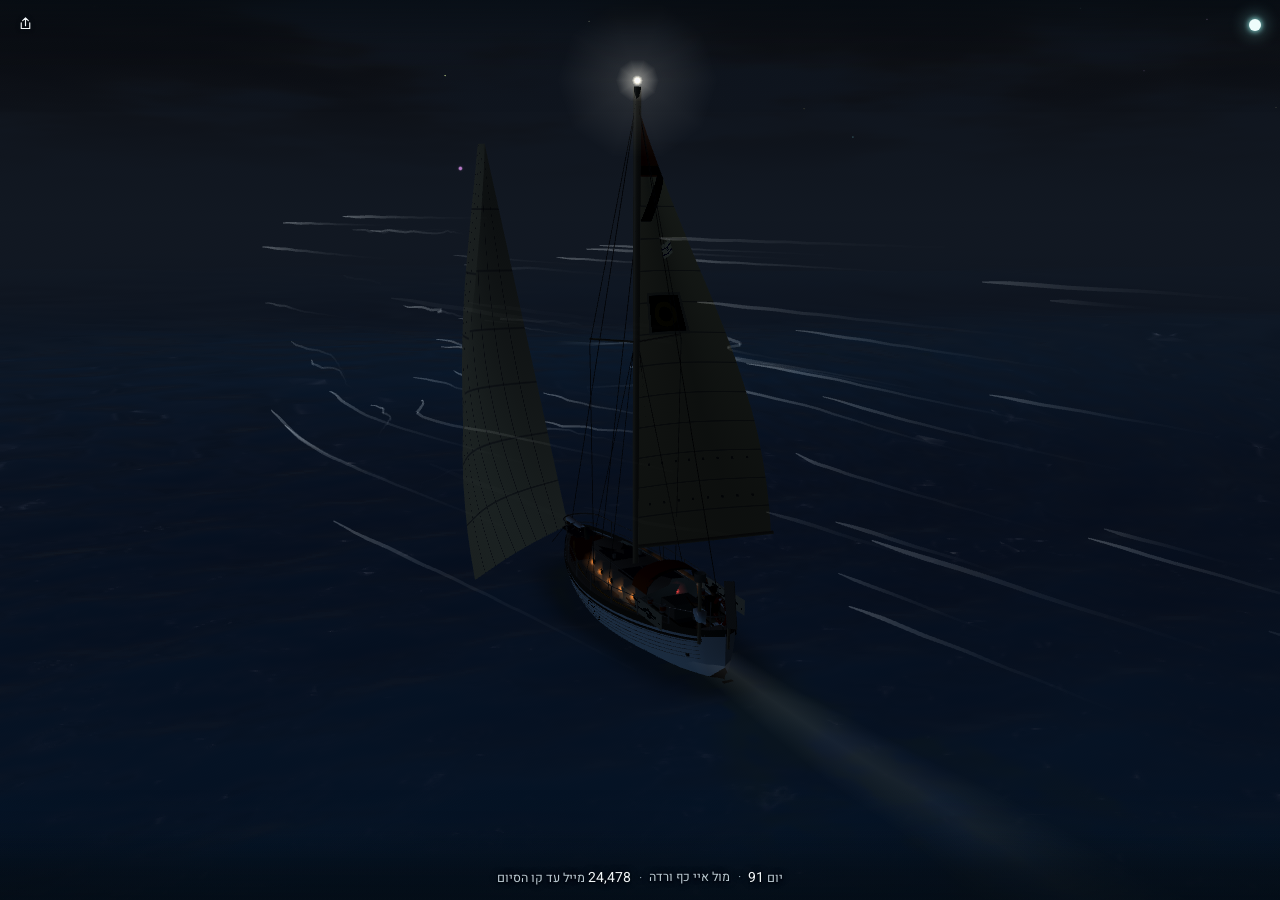
==== commit 0b388e86: "שלוש בקשות של בעל האתר, ישר לראשי. (1) "תנאי הטבע" בגלובוס: גם גל (שתי קשתות פסגה בכיוון שאליו הגל מ" ====
--- a/index.html
+++ b/index.html
@@ -742,7 +742,8 @@
   </nav>
   <div id="lyCap" aria-live="polite">
     <div class="cap cap-pos" id="capPosW"><p id="capPos"></p><div id="capPosArea"></div>
-      <p class="cap-sw"><button type="button" class="sw" id="swGrid" aria-pressed="false"><i aria-hidden="true"></i>קווי אורך ורוחב</button></p></div>
+      <p class="cap-sw"><button type="button" class="sw" id="swGrid" aria-pressed="false"><i aria-hidden="true"></i>קווי אורך ורוחב</button></p>
+      <p class="cap-links"><button type="button" id="bSextant">לנווט כמו דניאל: בלי GPS, עם סקסטנט</button></p></div>
     <div class="cap cap-nat" id="capNatW">
       <p class="cap-sw" role="group" aria-label="מה מוצג בהדמיה">
         <button type="button" class="sw" data-nat="wind" aria-pressed="true"><i aria-hidden="true"></i>רוח <b class="n" id="natWind">—</b></button>
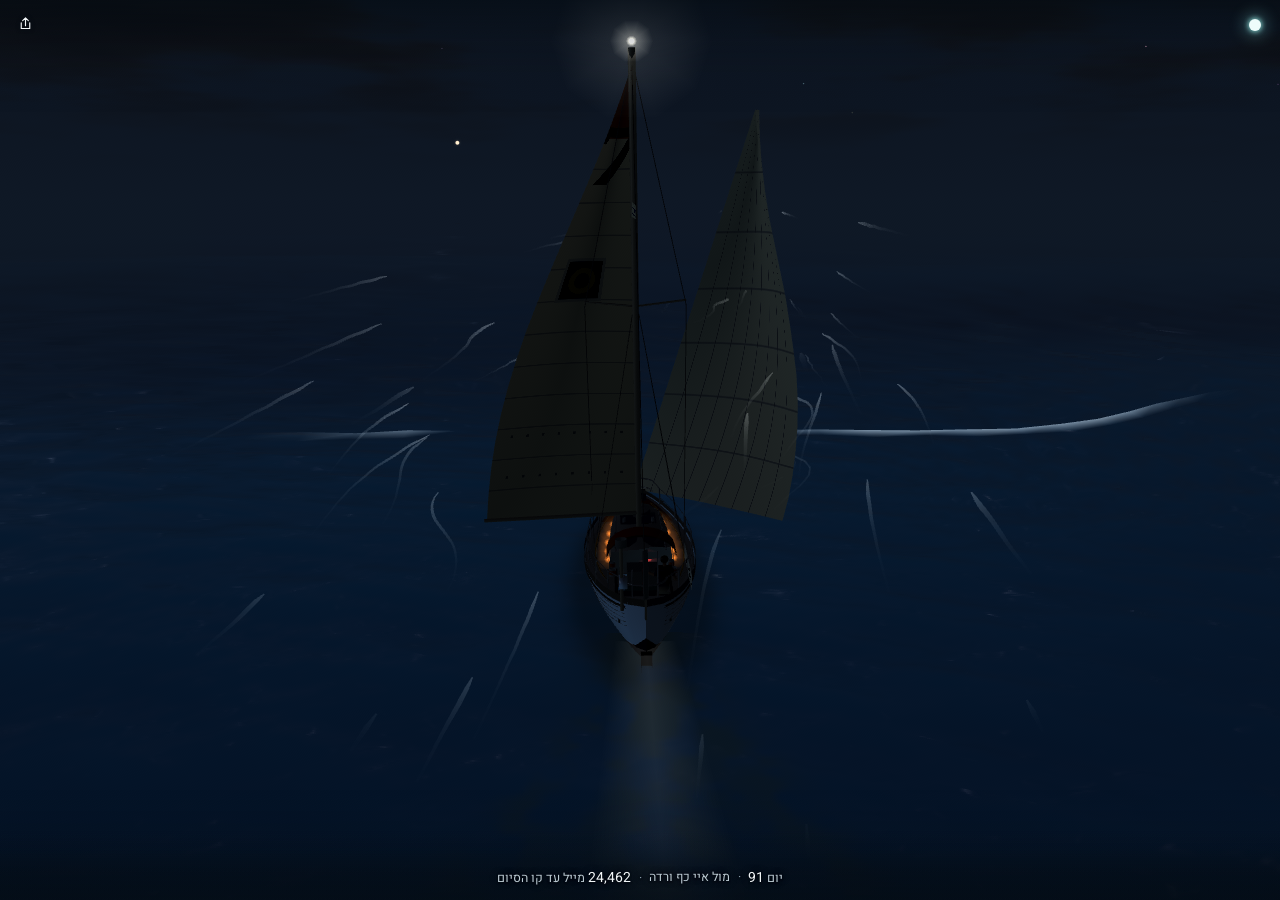
==== commit 1c6b5c7f: "הניתוח יורד מהאתר (החלטת בעל האתר, 24.9; "תעשה עכשיו וישר לאתר", 25.9). deep-dive.html הוחלף בדף קצר" ====
--- a/index.html
+++ b/index.html
@@ -258,7 +258,6 @@
 body.ly-pos #lyCap .cap-pos,body.ly-nat #lyCap .cap-nat,body.ly-race #lyCap .cap-race,body.ly-ahead #lyCap .cap-ahead,body.ly-story #lyCap .cap-story{display:block}
 body:not(.lyr-open) #lyCap{top:calc(var(--e-t) + 20px);right:calc(var(--e-r) + 30px)}
 #lyCap .cap-story p{margin:0}
-#capStoryT{font-size:13px;color:var(--ink)}
 .cap-links{margin-top:6px!important;pointer-events:auto}
 .cap-links button,.cap-links a{display:inline-block;margin:0 0 0 14px;padding:13px 0;min-height:44px;box-sizing:border-box;border:0;background:none;color:var(--ink);font:500 12.5px var(--ui);
   text-decoration:underline;text-decoration-color:rgba(225,236,243,.45);text-underline-offset:3px;cursor:pointer}
@@ -579,7 +578,7 @@
 body.g-open .mini canvas{opacity:.95}
 body.g-open #menuBtn{border:1px solid rgba(225,236,243,.55);background:rgba(7,17,26,.35)}
 
-/* "המסע והניתוח": נפתח מעל החלון, וגולל בתוך עצמו */
+/* "המסע": נפתח מעל החלון, וגולל בתוך עצמו */
 #journey{position:fixed;inset:0;z-index:20;overflow:auto;-webkit-overflow-scrolling:touch;overscroll-behavior:contain;background:#06121b;color:#eef4f7}
 .j-bar{position:sticky;top:0;z-index:6;display:flex;align-items:center;justify-content:space-between;gap:12px;
   padding:calc(10px + env(safe-area-inset-top,0px)) calc(clamp(16px,4vw,44px) + env(safe-area-inset-right,0px)) 10px calc(clamp(16px,4vw,44px) + env(safe-area-inset-left,0px));
@@ -719,7 +718,6 @@
        באמצע. היא עולה בהדרגה (דהייה פנימה ותזוזה קטנה למעלה), נשארת, ורק אז נשאבת לעיגול. בכל טעינה -->
   <header class="lead" id="lead">
     <h1 class="lead-t"><span>דניאל פינסקי</span> <span>מקיף את העולם לבד</span></h1>
-    <p class="lead-s" id="leadStory" hidden tabindex="0" role="button" aria-expanded="false"></p>
   </header>
   <!-- 23.9 (l23, "הממשק הנקי"): ההדמיה היא האתר. משפט הפתיחה נשאב אחרי ארבע שניות לתוך העיגול הזה,
        והעיגול הוא המפתח לכל השאר: נגיעה פותחת את השכבות -->
@@ -738,7 +736,7 @@
     <button type="button" data-l="nat" aria-pressed="false">תנאי הטבע</button>
     <button type="button" data-l="race" aria-pressed="false">המרוץ</button>
     <button type="button" data-l="ahead" aria-pressed="false">הדרך קדימה</button>
-    <button type="button" data-l="story" aria-pressed="false">המסע והניתוח</button>
+    <button type="button" data-l="story" aria-pressed="false">המסע</button>
   </nav>
   <div id="lyCap" aria-live="polite">
     <div class="cap cap-pos" id="capPosW"><p id="capPos"></p><div id="capPosArea"></div>
@@ -754,7 +752,7 @@
     <p class="cap cap-race" id="capRace"></p>
     <div class="cap cap-ahead" id="capAheadW"><p id="capAhead"></p><p class="cap-links"><button type="button" id="bAhead24">24 השעות הקרובות, שעה אחר שעה</button></p></div>
     <p class="cap cap-log" id="capLog"></p>
-    <div class="cap cap-story" id="capStory"><p id="capStoryT"></p><p class="cap-links"><button type="button" id="bJourney">המסע והניתוח</button><a href="deep-dive.html">הניתוח המלא</a><button type="button" id="bWords" aria-expanded="false" aria-controls="words">מילים לדניאל</button><button type="button" id="bFaq" aria-expanded="false" aria-controls="faq">שאלות</button></p></div>
+    <div class="cap cap-story" id="capStory"><p class="cap-links"><button type="button" id="bJourney">הצי, קנה המידה ו-24 השעות</button><button type="button" id="bWords" aria-expanded="false" aria-controls="words">מילים לדניאל</button><button type="button" id="bFaq" aria-expanded="false" aria-controls="faq">שאלות</button></p></div>
   </div>
 
   <!-- 24.9 (סעיף 10): רדאר המרוץ — לוח קטן על המסך, לא חלק מהסצנה, ולכן עובד מכל גובה. אקסודוס במרכז, טבעת כיוונים,
@@ -798,8 +796,8 @@
 
   <div id="labels" aria-hidden="true"></div>
 
-  <button type="button" class="mini" id="mini" aria-label="מפת המיקומים, הצי מסביב ב-900 מייל. הקשה פותחת את המסע והניתוח: הסיפור, הצי, התחזית, הסקסטנט והניתוח המלא">
-    <canvas id="miniCv" width="300" height="300"></canvas><span>המסע והניתוח</span>
+  <button type="button" class="mini" id="mini" aria-label="מפת המיקומים, הצי מסביב ב-900 מייל. הקשה פותחת את המסע: הצי, קנה המידה, 24 השעות הקרובות והסקסטנט">
+    <canvas id="miniCv" width="300" height="300"></canvas><span>המסע</span>
   </button>
 
   <!-- שלושת המבטים (22.9): סרגל אנכי דק בשוליים השמאליים. הטבעת הקטנה נעה עם כל זום ומראה איפה אנחנו.
@@ -887,18 +885,16 @@
     <p class="faq-s">נשמרים רק ההודעה, החתימה אם נכתבה, הזמן ומקום הסירה. כתובת ה‑IP לא נשמרת — רק סימן חד-כיווני ליום אחד, כדי לעצור הצפה.</p>
   </section>
 
-  <noscript><p class="nojs">הדף הזה חי מ-JavaScript: ההדמיה, הגלובוס והמספרים. בלי JavaScript נשאר <a href="deep-dive.html">הניתוח המלא</a>, שהוא טקסט רגיל.</p></noscript>
+  <noscript><p class="nojs">הדף הזה חי מ-JavaScript: ההדמיה, הגלובוס והמספרים. כדי לראות אותם צריך להפעיל JavaScript בדפדפן.</p></noscript>
 </main>
 
-<!-- ============ "המסע והניתוח": הסיפור, הצי, קנה המידה, התחזית, הסקסטנט והקישור לניתוח המלא. נפתח מכפתור מפת המיקומים,
+<!-- ============ "המסע": הצי, קנה המידה, 24 השעות והסקסטנט (25.9: הניתוח והסיפור ירדו מהאתר, החלטת בעל האתר). נפתח מכפתור מפת המיקומים,
      והקבצים שלו נטענים רק אז. הגלובוס כבר לא כאן: הוא שכבה קבועה משלו. ============ -->
-<section id="journey" hidden aria-label="המסע והניתוח">
+<section id="journey" hidden aria-label="המסע">
   <div class="j-bar"><b>יומן אקסודוס</b><button type="button" id="jBack">חזרה אל הסירה</button></div>
 
   <div class="band j-lead">
-    <p class="j-story" id="jLead"></p>
     <p class="j-more" id="voyLine" style="display:block;text-decoration:none"></p>
-    <a class="j-more" href="deep-dive.html">לניתוח המלא</a>
   </div>
 
   <section id="race" class="band">
@@ -928,8 +924,6 @@
   </section>
 
   <section id="more" class="band">
-    <a class="gobtn" href="deep-dive.html"><b>הניתוח המלא</b><span>היממה האחרונה, ההחלטות, הפער, התחזיות ומבחן התחזיות הקודמות</span><svg viewBox="0 0 24 24" aria-hidden="true"><path d="M15 5l-7 7 7 7" fill="none" stroke="currentColor" stroke-width="2" stroke-linecap="round" stroke-linejoin="round"/></svg></a>
-
     <details class="prov">
       <summary>מה כאן נמדד, מה מחושב ומה מודל</summary>
       <ul>
@@ -955,7 +949,6 @@
 
 <script src="assets/data.js"></script>
 <script src="assets/course.js"></script>
-<script src="assets/story.js"></script>
 <script>
 /* אם קובץ הנתונים לא הגיע — רשת שנפלה, פרסום שנתפס באמצע — הדף נשאר עד כה עם שורת מקפים
    ובלי מילה אחת של הסבר, ושאר הממשק המשיך להיראות כאילו הכול בסדר. נמדד ב-audit_truth.py. */
@@ -963,7 +956,7 @@
   document.documentElement.className+=' nodata';
   document.addEventListener('DOMContentLoaded',function(){
     var d=document.createElement('p'); d.className='fallback';
-    d.innerHTML='\u05e0\u05ea\u05d5\u05e0\u05d9 \u05d4\u05de\u05e2\u05e7\u05d1 \u05dc\u05d0 \u05e0\u05d8\u05e2\u05e0\u05d5 \u05db\u05e8\u05d2\u05e2. \u05e8\u05e2\u05e0\u05d5\u05df \u05d1\u05d3\u05e8\u05da \u05db\u05dc\u05dc \u05e4\u05d5\u05ea\u05e8 \u05d0\u05ea \u05d6\u05d4. \u05d1\u05d9\u05e0\u05ea\u05d9\u05d9\u05dd \u05d0\u05e4\u05e9\u05e8 \u05dc\u05e7\u05e8\u05d5\u05d0 \u05d0\u05ea <a href="deep-dive.html">\u05d4\u05e0\u05d9\u05ea\u05d5\u05d7 \u05d4\u05de\u05dc\u05d0</a>.';
+    d.innerHTML='\u05e0\u05ea\u05d5\u05e0\u05d9 \u05d4\u05de\u05e2\u05e7\u05d1 \u05dc\u05d0 \u05e0\u05d8\u05e2\u05e0\u05d5 \u05db\u05e8\u05d2\u05e2. \u05e8\u05e2\u05e0\u05d5\u05df \u05d1\u05d3\u05e8\u05da \u05db\u05dc\u05dc \u05e4\u05d5\u05ea\u05e8 \u05d0\u05ea \u05d6\u05d4.';
     (document.getElementById('stage')||document.body).appendChild(d);
   });
 }
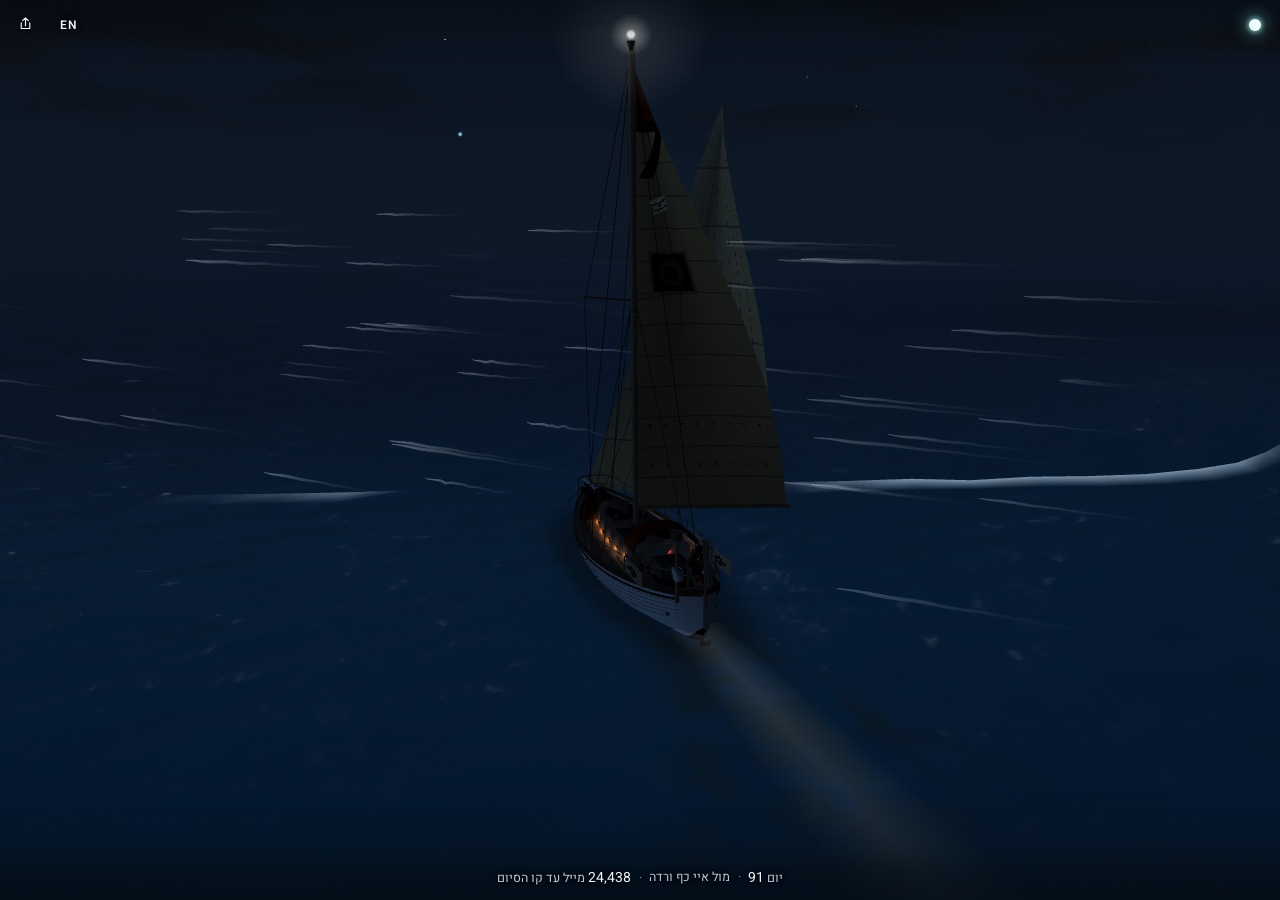
==== commit 04089f3b: "גרסה אנגלית לאתר (i-english-toggle; בעל האתר בחר "ממשק + שאלות", 25.9, "ישר לאתר"). כפתור EN קטן ליד" ====
--- a/index.html
+++ b/index.html
@@ -3,6 +3,10 @@
 <head>
 <meta charset="utf-8">
 <base href="/">
+<!-- i-english-toggle (25.9.2026): השפה. ?lang=en|he קובע ונשמר; אחרת מה שנבחר קודם; אחרת עברית.
+     באנגלית: הדף עובר ל-ltr, ו-en.js (מילון + "שאלות" באנגלית) נטען לפני שאר הסקריפטים -->
+<script>(function(){var l=null,m=location.search.match(/[?&]lang=(en|he)\b/);try{l=m?m[1]:localStorage.getItem('exo.lang');if(m)localStorage.setItem('exo.lang',l);}catch(e){l=m?m[1]:null;}
+window.EXO_LANG=(l==='en')?'en':'he';if(window.EXO_LANG==='en'){var h=document.documentElement;h.lang='en';h.dir='ltr';document.write('<script src="assets/v2/en.js"><\/script>');}})();</script>
 <meta name="viewport" content="width=device-width, initial-scale=1, viewport-fit=cover">
 <title>יומן אקסודוס — דניאל פינסקי בגולדן גלוב</title>
 <meta name="description" content="איפה אקסודוס עכשיו: הסירה, הרוח, הגלים והזרם לפי נקודת הציון האחרונה, והמסע כולו על הגלובוס. דניאל פינסקי, הישראלי הראשון בגולדן גלוב.">
@@ -223,7 +227,11 @@
 #shareBtn svg{width:17px;height:17px;fill:none;stroke:currentColor;stroke-width:1.6;stroke-linecap:round;stroke-linejoin:round;filter:drop-shadow(0 0 2px rgba(3,10,16,.9))}
 #shareBtn:focus-visible{outline:2px solid #fff;outline-offset:-4px;border-radius:50%}
 body:not(.keyed) #shareBtn,body.lyr-open #shareBtn,body.g-open #shareBtn,body.j-open #shareBtn,body.faq-open #shareBtn,body.words-open #shareBtn{display:none}
-#shareOk{position:absolute;z-index:7;top:calc(var(--e-t) - 2px);left:calc(var(--edge) + env(safe-area-inset-left,0px) + 32px);color:var(--ink);font:400 12px var(--ui);text-shadow:var(--halo);pointer-events:none}
+#langBtn{position:absolute;z-index:7;top:calc(var(--e-t) - 15px);left:max(44px,calc(var(--edge) + env(safe-area-inset-left,0px) + 29px));width:44px;height:44px;border:0;padding:0;margin:0;
+  background:none;color:var(--ink);cursor:pointer;-webkit-tap-highlight-color:transparent;font:600 12px var(--ui);letter-spacing:.06em;text-shadow:var(--halo)}
+#langBtn:focus-visible{outline:2px solid #fff;outline-offset:-4px;border-radius:50%}
+body:not(.keyed) #langBtn,body.lyr-open #langBtn,body.g-open #langBtn,body.j-open #langBtn,body.faq-open #langBtn,body.words-open #langBtn{display:none}
+#shareOk{position:absolute;z-index:7;top:calc(var(--e-t) - 2px);left:calc(var(--edge) + env(safe-area-inset-left,0px) + 76px);color:var(--ink);font:400 12px var(--ui);text-shadow:var(--halo);pointer-events:none}
 #shareOk:empty{display:none}
 /* משפט הפתיחה נשאב: מתכווץ אל נקודת העיגול (transform-origin נקבע ב-JS) ונמוג, בערך שנייה */
 .lead.suck{transition:transform 1s cubic-bezier(.55,0,.85,.35),opacity .9s ease-in .1s,filter 1s ease-in;transform:scale(.015);opacity:0;filter:blur(2px);pointer-events:none;background:none}
@@ -301,10 +309,10 @@
 .ss-bar:focus-within{outline:2px solid #fff;outline-offset:-6px;border-radius:6px}
 body.ly-story #lyCap .cap-log{display:block}
 /* "האזור" (מנה 5): מעט על המקום — מה ידוע עליו, ממקור שמקושר בסוף כל פסקה */
-#capArea p{margin:0 0 5px}
-#capArea .t{color:var(--ink);font-weight:500}
-#capArea .k{font-size:10.5px;color:var(--ink3d);border:1px solid rgba(225,236,243,.28);border-radius:3px;padding:0 4px;margin-inline-start:4px;white-space:nowrap}
-#capArea a{color:var(--ink2d);font-size:11px;pointer-events:auto;text-decoration:underline;text-decoration-color:rgba(225,236,243,.35);text-underline-offset:2px}
+#capArea p,#capPosArea p{margin:0 0 5px}
+#capArea .t,#capPosArea .t{color:var(--ink);font-weight:500}
+#capArea .k,#capPosArea .k{font-size:10.5px;color:var(--ink3d);border:1px solid rgba(225,236,243,.28);border-radius:3px;padding:0 4px;margin-inline-start:4px;white-space:nowrap}
+#capArea a,#capPosArea a{color:var(--ink2d);font-size:11px;pointer-events:auto;text-decoration:underline;text-decoration-color:rgba(225,236,243,.35);text-underline-offset:2px}
 @media (max-width:700px){ #capArea p{font-size:12px} }
 @media (max-height:520px){ #capArea p:nth-child(n+3){display:none} }
 body.t-past #capLog b{color:var(--tpast)} body.t-fut #capLog b{color:var(--tfut)}
@@ -723,6 +731,7 @@
        והעיגול הוא המפתח לכל השאר: נגיעה פותחת את השכבות -->
   <!-- l21 (24.9): שיתוף — בפינה שמול העיגול. בטלפון פותח את חלון השיתוף של המכשיר; בלי חלון כזה מעתיק את הקישור. תמיד לכתובת הראשית -->
   <button type="button" id="shareBtn" aria-label="שיתוף היומן" hidden><svg viewBox="0 0 24 24" aria-hidden="true"><path d="M12 15V4M8 8l4-4 4 4M6 11v8h12v-8"/></svg></button>
+  <button type="button" id="langBtn" lang="en" aria-label="English" hidden>EN</button>
   <span id="shareOk" role="status" aria-live="polite"></span>
   <div id="homeHint" hidden role="status"><span id="homeHintT"></span><button type="button" id="homeHintGo" hidden>התקנה</button><button type="button" id="homeHintX" aria-label="סגירה">×</button></div>
   <button type="button" id="key" aria-expanded="false" aria-controls="lyr" aria-label="המפתח: השכבות, מה שמאחורי ההדמיה"><i aria-hidden="true"></i></button>
@@ -863,7 +872,8 @@
         <button type="button" id="bSound" aria-pressed="false">קול</button>
         <button type="button" id="bLite" aria-pressed="false">מצב קל</button>
         <button type="button" id="bFull" hidden>מסך מלא</button>
-        <button type="button" id="bInstall" hidden>התקנה כאפליקציה</button></div>
+        <button type="button" id="bInstall" hidden>התקנה כאפליקציה</button>
+        <button type="button" id="bLang" lang="en">English</button></div>
       <p class="faq-fine" id="mHint"></p>
       <p class="faq-fine">© 2026 יומן אקסודוס · הקוד פתוח, ברישיון MIT</p>
     </div>
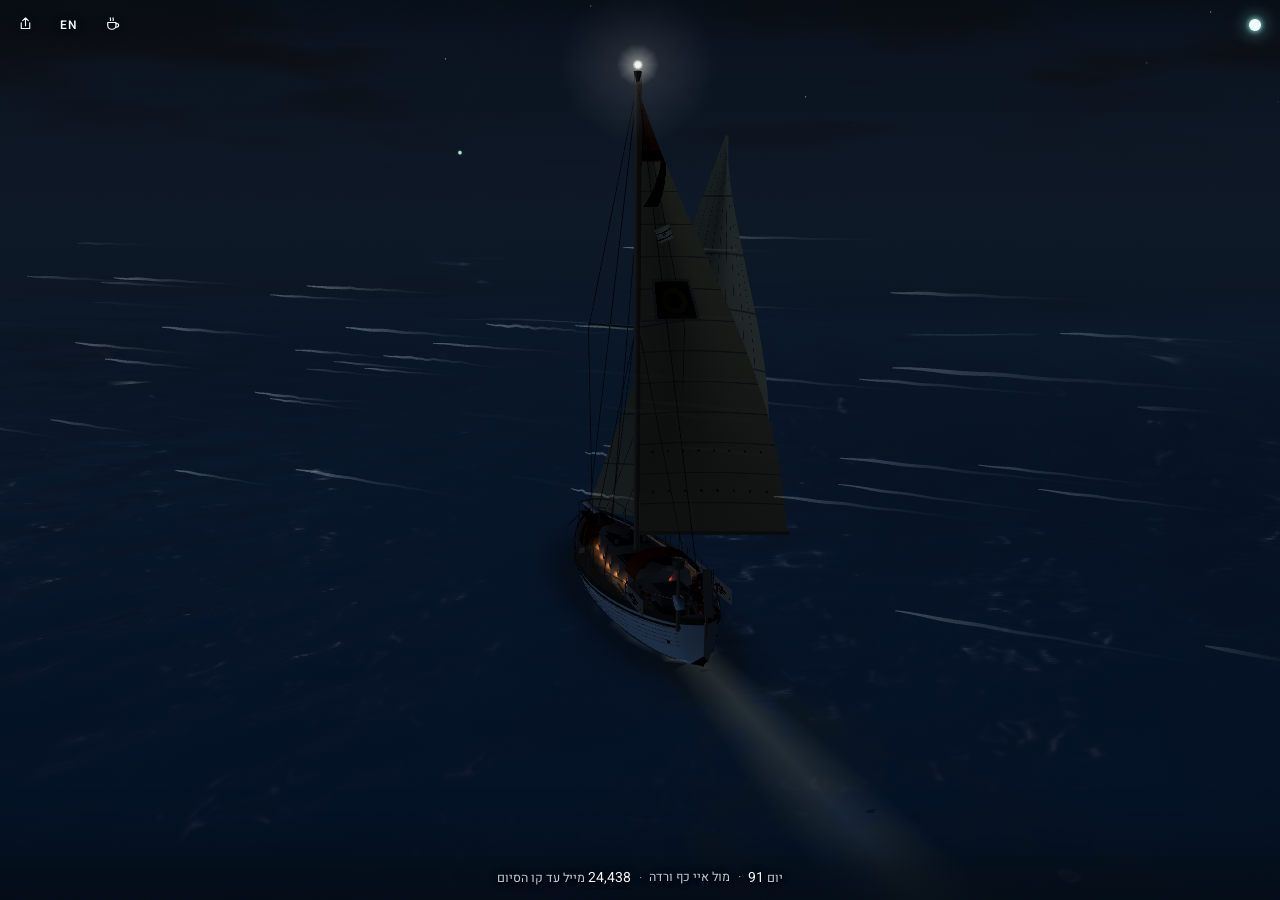
==== commit 5a83fa31: "קפה לבונה האתר (l28 סעיף 4), ישר לראשי ול-/next/ באישור בעל האתר: כוס קפה שלישית בשורה העליונה (אחרי" ====
--- a/index.html
+++ b/index.html
@@ -231,7 +231,15 @@
   background:none;color:var(--ink);cursor:pointer;-webkit-tap-highlight-color:transparent;font:600 12px var(--ui);letter-spacing:.06em;text-shadow:var(--halo)}
 #langBtn:focus-visible{outline:2px solid #fff;outline-offset:-4px;border-radius:50%}
 body:not(.keyed) #langBtn,body.lyr-open #langBtn,body.g-open #langBtn,body.j-open #langBtn,body.faq-open #langBtn,body.words-open #langBtn{display:none}
-#shareOk{position:absolute;z-index:7;top:calc(var(--e-t) - 2px);left:calc(var(--edge) + env(safe-area-inset-left,0px) + 76px);color:var(--ink);font:400 12px var(--ui);text-shadow:var(--halo);pointer-events:none}
+/* קפה לבונה האתר (25.9): כוס שלישית בשורה, אחרי השיתוף והשפה. פותחת את השאלה "קפה לבונה האתר" עם ההבהרה, לא את הקפה ישירות */
+#cupBtn{position:absolute;z-index:7;top:calc(var(--e-t) - 15px);left:max(88px,calc(var(--edge) + env(safe-area-inset-left,0px) + 73px));width:44px;height:44px;border:0;padding:0;margin:0;
+  background:none;color:var(--ink);cursor:pointer;-webkit-tap-highlight-color:transparent}
+#cupBtn svg{width:18px;height:18px;fill:none;stroke:currentColor;stroke-width:1.6;stroke-linecap:round;stroke-linejoin:round;filter:drop-shadow(0 0 2px rgba(3,10,16,.9))}
+#cupBtn:focus-visible{outline:2px solid #fff;outline-offset:-4px;border-radius:50%}
+body:not(.keyed) #cupBtn,body.lyr-open #cupBtn,body.g-open #cupBtn,body.j-open #cupBtn,body.faq-open #cupBtn,body.words-open #cupBtn{display:none}
+#faq a.cup-go{display:inline-flex;align-items:center;min-height:44px;margin:2px 0 12px;padding:0 16px;border:1px solid #e8f0f5;border-radius:4px;background:#e8f0f5;color:#08141d;font:500 13px var(--ui);text-decoration:none}
+#faq a.cup-go:hover{background:#fff}
+#shareOk{position:absolute;z-index:7;top:calc(var(--e-t) - 2px);left:calc(var(--edge) + env(safe-area-inset-left,0px) + 120px);color:var(--ink);font:400 12px var(--ui);text-shadow:var(--halo);pointer-events:none}
 #shareOk:empty{display:none}
 /* משפט הפתיחה נשאב: מתכווץ אל נקודת העיגול (transform-origin נקבע ב-JS) ונמוג, בערך שנייה */
 .lead.suck{transition:transform 1s cubic-bezier(.55,0,.85,.35),opacity .9s ease-in .1s,filter 1s ease-in;transform:scale(.015);opacity:0;filter:blur(2px);pointer-events:none;background:none}
@@ -732,6 +740,7 @@
   <!-- l21 (24.9): שיתוף — בפינה שמול העיגול. בטלפון פותח את חלון השיתוף של המכשיר; בלי חלון כזה מעתיק את הקישור. תמיד לכתובת הראשית -->
   <button type="button" id="shareBtn" aria-label="שיתוף היומן" hidden><svg viewBox="0 0 24 24" aria-hidden="true"><path d="M12 15V4M8 8l4-4 4 4M6 11v8h12v-8"/></svg></button>
   <button type="button" id="langBtn" lang="en" aria-label="English" hidden>EN</button>
+  <button type="button" id="cupBtn" aria-label="קפה לבונה האתר" aria-controls="faq" hidden><svg viewBox="0 0 24 24" aria-hidden="true"><path d="M5 10h11v4a5 5 0 0 1-5 5h-1a5 5 0 0 1-5-5z"/><path d="M16 11.5h1.3a2.3 2.3 0 0 1 0 4.6H15.6"/><path d="M8.6 3.8c-.9 1.1.9 2.1 0 3.4M12.2 3.8c-.9 1.1.9 2.1 0 3.4"/></svg></button>
   <span id="shareOk" role="status" aria-live="polite"></span>
   <div id="homeHint" hidden role="status"><span id="homeHintT"></span><button type="button" id="homeHintGo" hidden>התקנה</button><button type="button" id="homeHintX" aria-label="סגירה">×</button></div>
   <button type="button" id="key" aria-expanded="false" aria-controls="lyr" aria-label="המפתח: השכבות, מה שמאחורי ההדמיה"><i aria-hidden="true"></i></button>
